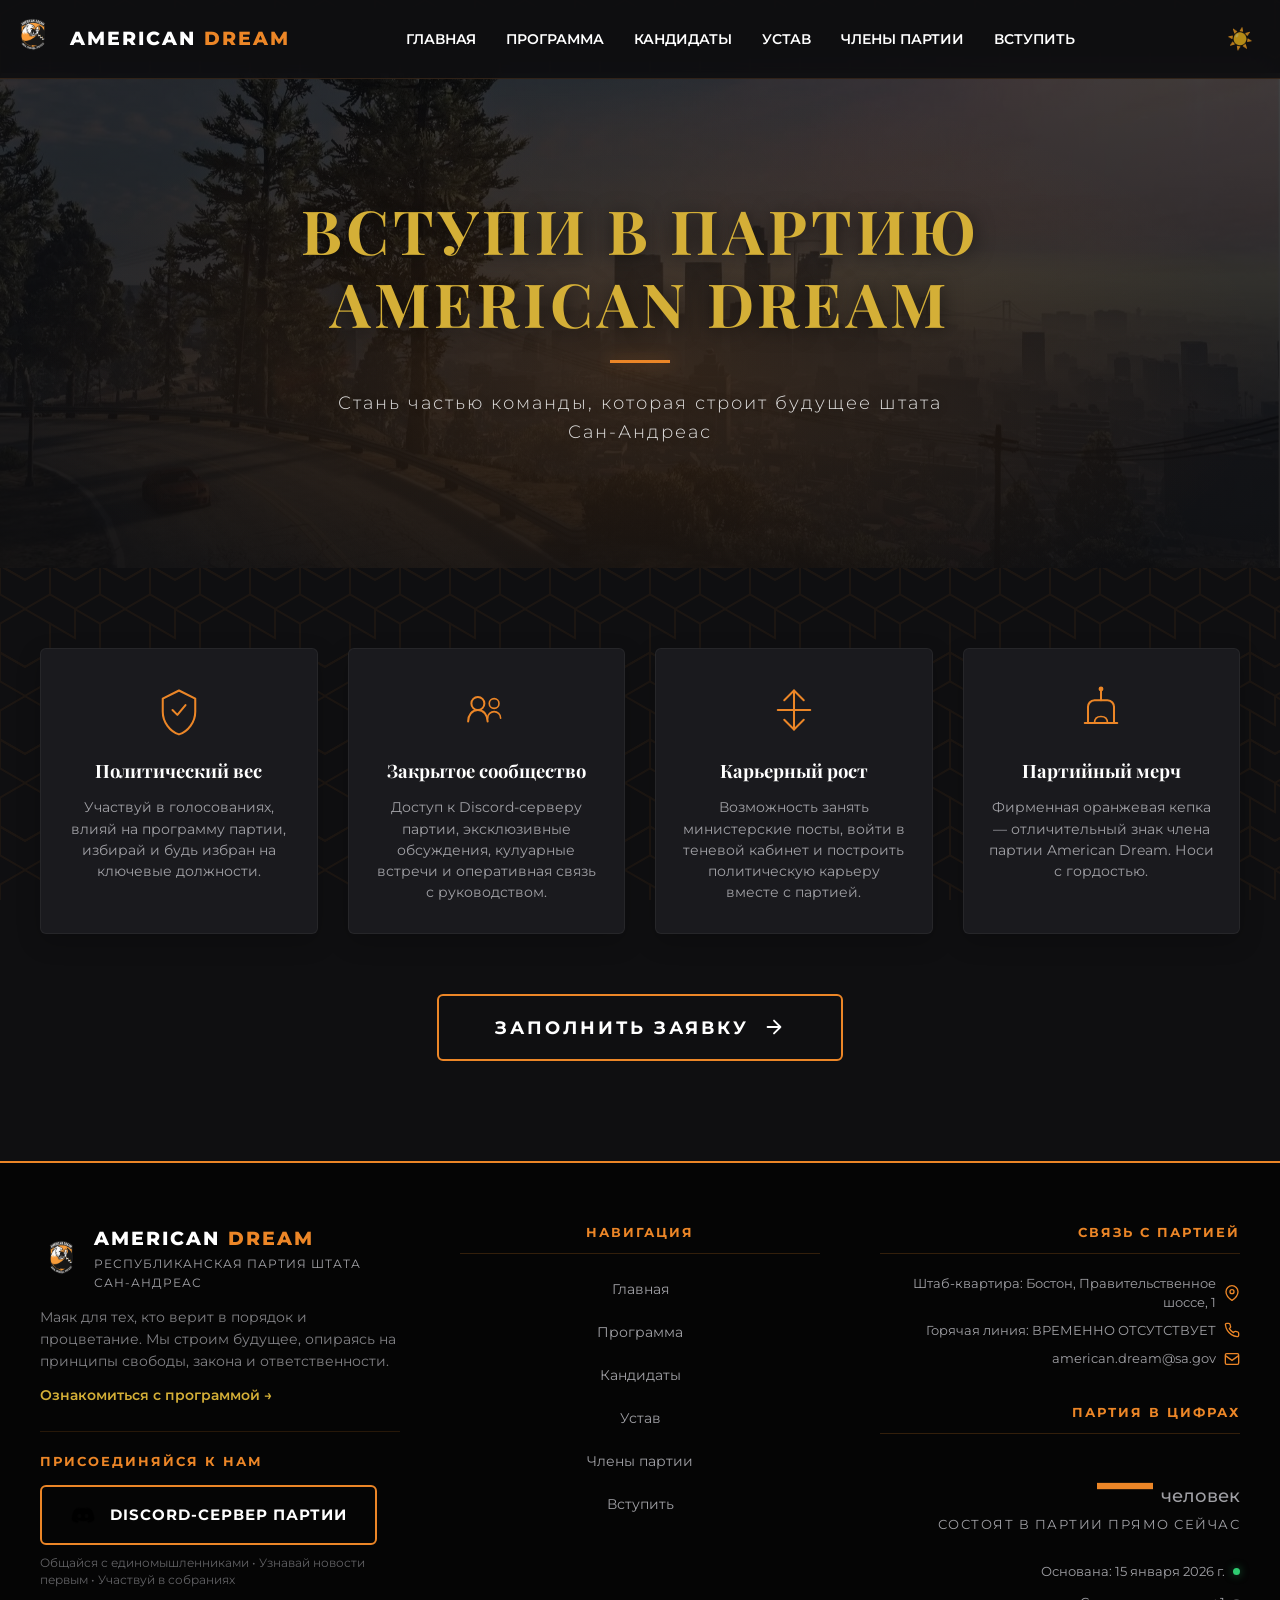
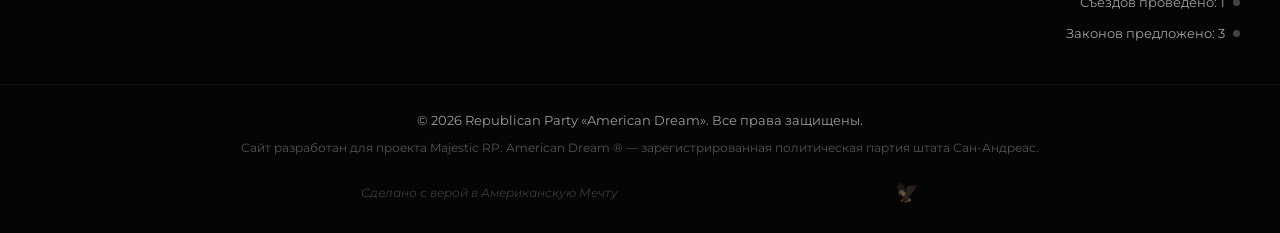
==== pages/apply/index.html @ 7155aebe "Add files via upload" ====
<!DOCTYPE html>
<html lang="ru">
<head>
    <meta charset="UTF-8">
    <meta name="viewport" content="width=device-width, initial-scale=1.0">
    <meta name="description" content="Вступи в партию American Dream — стань частью команды, которая строит будущее Сан-Андреаса.">
    <meta name="keywords" content="вступить, American Dream, заявка, партия, Сан-Андреас">
    <meta name="author" content="American Dream Party">
    <meta name="theme-color" content="#ec8627">
    
    <meta property="og:title" content="Вступить в партию | American Dream">
    <meta property="og:description" content="Стань частью команды, которая строит будущее Сан-Андреаса.">
    <meta property="og:type" content="website">
    <meta property="og:url" content="https://american-dream.com/pages/apply/">
    <meta property="og:image" content="../../assets/images/logo.png">
    
    <title>Вступить | American Dream</title>
    <link rel="stylesheet" href="../../global-style.css">
    <link rel="stylesheet" href="apply-style.css">
    <link href="https://fonts.googleapis.com/css2?family=Montserrat:wght@300;400;500;600;700;800&family=Playfair+Display:ital,wght@0,700;1,400;1,700&display=swap&subset=cyrillic" rel="stylesheet">
    <link rel="icon" type="image/png" href="../../assets/icons/favicon.png">
    <link rel="apple-touch-icon" href="../../assets/icons/favicon.png">
</head>
<body class="dark-mode">

    <div id="header-placeholder"></div>

    <main>
        <!-- HERO -->
        <section class="apply-hero">
            <div class="apply-hero-bg"></div>
            <div class="apply-hero-overlay"></div>
            <div class="apply-hero-content fade-in-section">
                <h1 class="apply-hero-title">Вступи в партию<br>American Dream</h1>
                <div class="apply-hero-line"></div>
                <p class="apply-hero-subtitle">Стань частью команды, которая строит будущее штата Сан-Андреас</p>
            </div>
        </section>

        <!-- ПРЕИМУЩЕСТВА -->
        <section class="apply-benefits-section">
            <div class="apply-benefits-grid">
                <div class="apply-benefit-card fade-in-section">
                    <div class="apply-benefit-icon">
                        <svg viewBox="0 0 64 64" fill="none" xmlns="http://www.w3.org/2000/svg">
                            <path d="M32 8L12 18V34C12 46.8 20.8 58.4 32 62C43.2 58.4 52 46.8 52 34V18L32 8Z" stroke="currentColor" stroke-width="2.5" stroke-linejoin="round"/>
                            <path d="M24 32L30 38L40 26" stroke="currentColor" stroke-width="2.5" stroke-linecap="round" stroke-linejoin="round"/>
                        </svg>
                    </div>
                    <h3 class="apply-benefit-title">Политический вес</h3>
                    <p class="apply-benefit-text">Участвуй в голосованиях, влияй на программу партии, избирай и будь избран на ключевые должности.</p>
                </div>

                <div class="apply-benefit-card fade-in-section">
                    <div class="apply-benefit-icon">
                        <svg viewBox="0 0 64 64" fill="none" xmlns="http://www.w3.org/2000/svg">
                            <circle cx="22" cy="24" r="8" stroke="currentColor" stroke-width="2.5"/>
                            <path d="M10 46C10 38.4 14.8 32 22 32C29.2 32 34 38.4 34 46" stroke="currentColor" stroke-width="2.5" stroke-linecap="round"/>
                            <circle cx="42" cy="24" r="6" stroke="currentColor" stroke-width="2"/>
                            <path d="M34 42C34 37 38 34 42 34C46 34 50 37 50 42" stroke="currentColor" stroke-width="2" stroke-linecap="round"/>
                        </svg>
                    </div>
                    <h3 class="apply-benefit-title">Закрытое сообщество</h3>
                    <p class="apply-benefit-text">Доступ к Discord-серверу партии, эксклюзивные обсуждения, кулуарные встречи и оперативная связь с руководством.</p>
                </div>

                <div class="apply-benefit-card fade-in-section">
                    <div class="apply-benefit-icon">
                        <svg viewBox="0 0 64 64" fill="none" xmlns="http://www.w3.org/2000/svg">
                            <path d="M32 8V56" stroke="currentColor" stroke-width="2.5" stroke-linecap="round"/>
                            <path d="M20 20L32 8L44 20" stroke="currentColor" stroke-width="2.5" stroke-linecap="round" stroke-linejoin="round"/>
                            <path d="M20 44L32 56L44 44" stroke="currentColor" stroke-width="2.5" stroke-linecap="round" stroke-linejoin="round"/>
                            <path d="M12 32H52" stroke="currentColor" stroke-width="2.5" stroke-linecap="round"/>
                        </svg>
                    </div>
                    <h3 class="apply-benefit-title">Карьерный рост</h3>
                    <p class="apply-benefit-text">Возможность занять министерские посты, войти в теневой кабинет и построить политическую карьеру вместе с партией.</p>
                </div>

                <div class="apply-benefit-card fade-in-section">
                    <div class="apply-benefit-icon">
                        <svg viewBox="0 0 64 64" fill="none" xmlns="http://www.w3.org/2000/svg">
                            <path d="M16 48V28C16 24.8 18.8 20 24 20H40C45.2 20 48 24.8 48 28V48" stroke="currentColor" stroke-width="2.5" stroke-linecap="round"/>
                            <path d="M12 48H52" stroke="currentColor" stroke-width="2.5" stroke-linecap="round"/>
                            <path d="M32 20V8" stroke="currentColor" stroke-width="2.5" stroke-linecap="round"/>
                            <circle cx="32" cy="6" r="3" fill="currentColor"/>
                            <path d="M24 48C24 44 26 40 32 40C38 40 40 44 40 48" stroke="currentColor" stroke-width="2" stroke-linecap="round"/>
                        </svg>
                    </div>
                    <h3 class="apply-benefit-title">Партийный мерч</h3>
                    <p class="apply-benefit-text">Фирменная оранжевая кепка — отличительный знак члена партии American Dream. Носи с гордостью.</p>
                </div>
            </div>
        </section>

        <!-- КНОПКА ЗАЯВКИ -->
        <section class="apply-cta-section fade-in-section">
            <button class="apply-cta-btn" id="open-modal-btn">
                <span>Заполнить заявку</span>
                <svg viewBox="0 0 24 24" fill="none"><path d="M5 12h14M12 5l7 7-7 7" stroke="currentColor" stroke-width="2" stroke-linecap="round" stroke-linejoin="round"/></svg>
            </button>
        </section>
    </main>

    <!-- МОДАЛЬНОЕ ОКНО -->
    <div class="modal-overlay" id="modal-overlay">
        <div class="modal-container" id="modal-container">
            <div class="modal-header">
                <h2 class="modal-title">Заявка на вступление</h2>
                <button class="modal-close" id="modal-close" aria-label="Закрыть">✕</button>
            </div>
            
            <div class="modal-body">
                <form id="apply-form" novalidate>
                    <!-- Имя Фамилия -->
                    <div class="form-group">
                        <label class="form-label" for="full-name">Имя Фамилия <span class="required">*</span></label>
                        <input type="text" id="full-name" class="form-input" placeholder="James Mitchell" required>
                        <span class="form-error"></span>
                    </div>

                    <!-- Два возраста рядом -->
                    <div class="form-row">
                        <div class="form-group form-group-half">
                            <label class="form-label" for="ooc-age">OOC возраст <span class="required">*</span></label>
                            <input type="number" id="ooc-age" class="form-input" placeholder="18" min="14" max="99" required>
                            <span class="form-error"></span>
                        </div>
                        <div class="form-group form-group-half">
                            <label class="form-label" for="ic-age">IC возраст <span class="required">*</span></label>
                            <input type="number" id="ic-age" class="form-input" placeholder="25" min="18" max="99" required>
                            <span class="form-error"></span>
                        </div>
                    </div>

                    <!-- ID-карта -->
                    <div class="form-group">
                        <label class="form-label" for="id-card">Номер ID-карты <span class="required">*</span></label>
                        <input type="text" id="id-card" class="form-input" placeholder="267130" required>
                        <span class="form-error"></span>
                    </div>

                    <!-- Discord -->
                    <div class="form-group">
                        <label class="form-label" for="discord">Discord (username) <span class="required">*</span></label>
                        <input type="text" id="discord" class="form-input" placeholder="username#0000" required>
                        <span class="form-error"></span>
                    </div>

                    <!-- Ссылка на фото ID-карты -->
                    <div class="form-group">
                        <label class="form-label" for="id-photo">Ссылка на фото ID-карты <span class="required">*</span></label>
                        <input type="url" id="id-photo" class="form-input" placeholder="https://imgur.com/..." required>
                        <span class="form-error"></span>
                    </div>

                    <!-- Ссылка на дополнительное фото -->
                    <div class="form-group">
                        <label class="form-label" for="extra-photo">Ссылка на дополнительное фото</label>
                        <input type="url" id="extra-photo" class="form-input" placeholder="https://imgur.com/...">
                    </div>

                    <!-- Почему хотите вступить -->
                    <div class="form-group">
                        <label class="form-label" for="why-join">Почему хотите вступить в партию? <span class="required">*</span></label>
                        <textarea id="why-join" class="form-textarea" rows="3" placeholder="Опишите вашу мотивацию..." required></textarea>
                        <span class="form-error"></span>
                    </div>

                    <!-- Чего хотите добиться -->
                    <div class="form-group">
                        <label class="form-label" for="goals">Чего хотите добиться в партии? <span class="required">*</span></label>
                        <textarea id="goals" class="form-textarea" rows="3" placeholder="Опишите ваши цели..." required></textarea>
                        <span class="form-error"></span>
                    </div>

                    <!-- Клятва -->
                    <div class="form-group">
                        <label class="form-label">Торжественная клятва члена партии</label>
                        <div class="form-oath" id="oath-text">
                            «Я, <strong class="oath-name">[Имя Фамилия]</strong>, вступая в партию American Dream, торжественно клянусь соблюдать Устав партии, действовать в интересах штата Сан-Андреас, хранить партийную тайну и не совершать действий, направленных против партии. Клянусь уважать руководство и членов партии, а в случае нарушения — принять наказание без ропота. Да поможет мне здравый смысл.»
                        </div>
                    </div>

                    <!-- Галочки -->
                    <div class="form-group">
                        <label class="checkbox-label">
                            <input type="checkbox" id="accept-charter" class="form-checkbox" required>
                            <span class="checkbox-custom"></span>
                            <span class="checkbox-text">Я прочитал и принимаю <a href="../charter/index.html" target="_blank" class="oath-link">Устав партии American Dream</a></span>
                        </label>
                    </div>

                    <div class="form-group">
                        <label class="checkbox-label">
                            <input type="checkbox" id="accept-data" class="form-checkbox" required>
                            <span class="checkbox-custom"></span>
                            <span class="checkbox-text">Я соглашаюсь на обработку предоставленных выше персональных данных</span>
                        </label>
                    </div>

                    <div class="form-group">
                        <label class="checkbox-label">
                            <input type="checkbox" id="accept-oath" class="form-checkbox" required>
                            <span class="checkbox-custom"></span>
                            <span class="checkbox-text">Я приношу торжественную клятву члена партии American Dream</span>
                        </label>
                    </div>

                    <!-- Кнопка отправки -->
                    <button type="submit" class="form-submit-btn" id="submit-btn">
                        <span>Отправить заявку</span>
                    </button>
                </form>

                <!-- Сообщение об успехе -->
                <div class="form-success" id="form-success" style="display:none;">
                    <div class="success-icon">
                        <svg viewBox="0 0 64 64" fill="none"><circle cx="32" cy="32" r="28" stroke="currentColor" stroke-width="3"/><path d="M20 32L28 40L44 24" stroke="currentColor" stroke-width="3" stroke-linecap="round" stroke-linejoin="round"/></svg>
                    </div>
                    <h3 class="success-title">Заявка отправлена!</h3>
                    <p class="success-text">Ваша заявка будет рассмотрена в течение 72 часов. Ожидайте ответа в Discord.</p>
                    <button class="form-submit-btn" id="close-success-btn">Закрыть</button>
                </div>
            </div>
        </div>
    </div>

    <div id="footer-placeholder"></div>

    <script src="../../global-script.js"></script>
    <script src="apply-script.js"></script>
</body>
</html>
---- global-style.css ----
﻿:root {
    --bg-dark: #0f0f11;
    --card-bg: #1a1a1e;
    --copper: #ec8627;
    --gold: #d4af37;
    --text-gray: #a0a0a5;
    --white: #ffffff;
    --shadow: 0 10px 40px rgba(0, 0, 0, 0.6);
    --card-border: rgba(255,255,255,0.05);
    --card-hover-border: var(--gold);
    --expanded-bg: #22222a;
    --bio-border: rgba(255,255,255,0.1);
    --header-bg: rgba(15, 15, 17, 0.9);
    --header-border: rgba(184, 115, 51, 0.2);
    --hero-overlay-bg: radial-gradient(circle, rgba(0,0,0,0.2) 0%, rgba(15,15,17,1) 90%);
    --leaders-section-bg: #0a0a0c;
    --footer-bg: #050505;
    --footer-border: var(--copper);
}

/* СВЕТЛАЯ ТЕМА */
body.light-mode {
    --bg-dark: #f8f8fa;
    --card-bg: #fafbfc;
    --text-gray: #555555;
    --white: #1a1a1a;
    --card-border: rgba(236, 134, 39, 0.12);
    --card-hover-border: var(--copper);
    --expanded-bg: #ffffff;
    --bio-border: rgba(236, 134, 39, 0.15);
    --header-bg: rgba(248, 248, 250, 0.95);
    --header-border: rgba(236, 134, 39, 0.15);
    --hero-overlay-bg: radial-gradient(circle, rgba(255,255,255,0.05) 0%, rgba(248,248,250,0.7) 90%);
    --leaders-section-bg: #f8f8fa;
    --footer-bg: #f2f2f5;
    --footer-border: rgba(236, 134, 39, 0.15);
    --shadow: 0 5px 20px rgba(0,0,0,0.05);
}

body.light-mode .main-header {
    background: var(--header-bg);
    border-bottom: 1px solid var(--header-border);
}

body.light-mode .nav-list a {
    color: #555;
}
body.light-mode .nav-list a.active {
    color: var(--copper);
}

body.light-mode .hero-overlay {
    background: var(--hero-overlay-bg);
}

body.light-mode .manifesto-card {
    background: #fafbfc;
    border: 1px solid rgba(236, 134, 39, 0.12);
    box-shadow: 0 5px 20px rgba(0,0,0,0.05);
}

body.light-mode .leader-card {
    background: var(--card-bg);
    border: 1px solid var(--card-border);
    box-shadow: var(--shadow);
}

body.light-mode .leader-card.expanded {
    background: var(--expanded-bg);
    border-color: var(--copper);
}

body.light-mode .leader-bio {
    border-top-color: var(--bio-border);
}

body.light-mode .main-footer {
    background: var(--footer-bg);
    border-top: 1px solid var(--footer-border);
}

body.light-mode .leaders-section {
    background: var(--leaders-section-bg);
}

body.light-mode .hero-cta {
    border-color: var(--copper);
    color: var(--white);
}

body.light-mode .hero-cta:hover {
    background: var(--copper);
    color: #fff;
}

body.light-mode .manifesto-card:hover {
    box-shadow: 0 15px 45px rgba(0,0,0,0.12);
    border-color: var(--copper);
}

* { margin: 0; padding: 0; box-sizing: border-box; }

/* Глобальный фоновый паттерн из шестигранников */
body::before {
    content: '';
    position: fixed;
    inset: 0;
    z-index: 0;
    pointer-events: none;
    opacity: 0.06;
    background-image: 
        url("data:image/svg+xml,%3Csvg xmlns='http://www.w3.org/2000/svg' width='60' height='52' viewBox='0 0 60 52'%3E%3Cpath d='M15 0L0 8.66V26L15 34.64L30 26V8.66L15 0Z' fill='none' stroke='%23ec8627' stroke-width='1.2'/%3E%3Cpath d='M45 17.32L30 8.66V26L45 34.64L60 26V8.66L45 0V17.32Z' fill='none' stroke='%23ec8627' stroke-width='1.2'/%3E%3Cpath d='M15 34.64L30 26V43.32L15 52L0 43.32V26L15 34.64Z' fill='none' stroke='%23ec8627' stroke-width='1.2'/%3E%3Cpath d='M45 34.64L60 26V43.32L45 52L30 43.32V26L45 34.64Z' fill='none' stroke='%23ec8627' stroke-width='1.2'/%3E%3C/svg%3E");
    background-repeat: repeat;
    background-size: 100px 87px;
    transition: opacity 0.5s ease;
    animation: hexDrift 60s linear infinite;
}

@keyframes hexDrift {
    0% { background-position: 0 0; }
    100% { background-position: 100px 87px; }
}

body.light-mode::before {
    opacity: 0.1;
}

body {
    font-family: 'Montserrat', sans-serif;
    background-color: var(--bg-dark);
    color: var(--white);
    line-height: 1.6;
    transition: background-color 0.5s ease, color 0.5s ease;
    overflow-x: hidden;
}

/* Анимации появления при скролле */
.fade-in-section {
    opacity: 0;
    transform: translateY(30px);
    transition: opacity 0.9s cubic-bezier(0.16, 1, 0.3, 1), transform 0.9s cubic-bezier(0.16, 1, 0.3, 1);
}
.fade-in-section.is-visible {
    opacity: 1;
    transform: translateY(0);
}

/* ШАПКА */
.main-header {
    position: fixed; top: 0; width: 100%; z-index: 1000;
    background: var(--header-bg); backdrop-filter: blur(15px);
    border-bottom: 1px solid var(--header-border);
    transition: background-color 0.5s ease, border-color 0.5s ease;
}
.header-container {
    max-width: 1400px; margin: 0 auto; padding: 15px 30px;
    display: flex; justify-content: space-between; align-items: center; gap: 30px;
    position: relative;
}
.header-left { 
    display: flex; align-items: center; gap: 15px; 
    margin-left: -20px;
    flex-shrink: 0;
}
.mini-logo { height: 40px; }
.brand-name { font-weight: 800; letter-spacing: 2px; font-size: 1.2rem; white-space: nowrap; }
.brand-name span { color: var(--copper); }

.nav-list { 
    display: flex; list-style: none; gap: 30px; 
    flex: 1; justify-content: flex-end; 
    margin-right: 30px;
}
.nav-list a {
    text-decoration: none; color: var(--white);
    font-size: 0.9rem; font-weight: 600; text-transform: uppercase;
    transition: color 0.3s ease;
    white-space: nowrap;
}
.nav-list a:hover { color: var(--gold); }
.nav-list a.active { color: var(--gold); font-weight: 800; }

/* КНОПКА «ТРИ ТОЧКИ» (мобильное меню) */
.nav-toggle {
    display: none;
    background: transparent;
    border: none;
    cursor: pointer;
    padding: 8px 6px;
    width: 36px;
    height: 36px;
    flex-direction: column;
    align-items: center;
    justify-content: center;
    gap: 4px;
    flex-shrink: 0;
    border-radius: 6px;
    transition: background-color 0.3s ease;
}
.nav-toggle:hover { background: rgba(236,134,39,0.12); }
.nav-toggle-dot {
    width: 5px;
    height: 5px;
    border-radius: 50%;
    background: var(--white);
    transition: background 0.3s ease, transform 0.3s ease;
}
.nav-toggle[aria-expanded="true"] .nav-toggle-dot { background: var(--copper); }

/* ПЕРЕКЛЮЧАТЕЛЬ ТЕМ */
.theme-switcher-wrapper {
    flex-shrink: 0;
    margin-right: -10px;
}
#theme-icon {
    font-size: 1.3rem; cursor: pointer;
    display: flex; align-items: center; justify-content: center;
    opacity: 0.7;
    background: transparent; border: none;
    padding: 5px;
    position: relative;
    width: 40px;
    height: 40px;
    overflow: hidden;
}
#theme-icon .icon-inner {
    display: inline-block;
    transition: transform 0.6s cubic-bezier(0.34, 1.56, 0.64, 1), opacity 0.4s ease;
    transform-origin: center center;
}
#theme-icon:hover .icon-inner { opacity: 1; }
#theme-icon:hover { opacity: 1; }

/* HERO */
.hero-section {
    height: 100vh; width: 100%;
    background: url('./assets/images/lighthouse-bg.jpg') center/cover no-repeat;
    display: flex; align-items: center; justify-content: center; position: relative;
    overflow: hidden;
}
.hero-overlay {
    position: absolute; top: 0; left: 0; width: 100%; height: 100%;
    background: var(--hero-overlay-bg);
}
.hero-fade-bottom {
    position: absolute;
    bottom: 0; left: 0;
    width: 100%; height: 250px;
    background: linear-gradient(to bottom, transparent 0%, var(--bg-dark) 100%);
    z-index: 1;
    pointer-events: none;
    transition: background 0.5s ease;
}
.hero-content { 
    position: relative; z-index: 2; text-align: center; 
    margin-top: 55px;
}
.hero-logo { 
    width: 450px; 
    margin-bottom: 15px; 
    filter: drop-shadow(0 0 30px rgba(236,134,39,0.4)); 
}
.hero-title { 
    font-family: 'Playfair Display', serif; 
    font-size: 1.8rem; 
    letter-spacing: 5px; 
    font-weight: 400;
    opacity: 0.85;
    margin-bottom: 5px;
}
.hero-title-main {
    font-family: 'Playfair Display', serif;
    font-size: 4rem;
    letter-spacing: 6px;
    font-weight: 700;
    color: var(--copper);
    text-shadow: 0 0 40px rgba(236,134,39,0.3);
}
.hero-line { width: 80px; height: 3px; background: var(--gold); margin: 25px auto; }
.hero-subtitle { font-weight: 300; letter-spacing: 10px; opacity: 0.8; margin-bottom: 40px; }

/* КНОПКА ВСТУПИТЬ В HERO */
.hero-cta {
    display: inline-block;
    padding: 16px 48px;
    border: 2px solid var(--gold);
    color: var(--white);
    text-decoration: none;
    text-transform: uppercase;
    letter-spacing: 3px;
    font-weight: 700;
    font-size: 0.95rem;
    border-radius: 3px;
    transition: all 0.4s cubic-bezier(0.16, 1, 0.3, 1);
    position: relative;
    overflow: hidden;
    background: transparent;
    cursor: pointer;
}
.hero-cta::before {
    content: '';
    position: absolute;
    top: 0; left: -100%;
    width: 100%; height: 100%;
    background: linear-gradient(90deg, transparent, rgba(236,134,39,0.2), transparent);
    transition: left 0.6s ease;
}
.hero-cta:hover {
    background: var(--copper);
    border-color: var(--copper);
    transform: translateY(-3px);
    box-shadow: 0 15px 35px rgba(236,134,39,0.3);
}
.hero-cta:hover::before { left: 100%; }

/* ПАРАЛЛАКС СЕТКА */
.hero-bg-pattern {
    position: absolute; top: 0; left: 0; width: 100%; height: 100%;
    z-index: 0; pointer-events: none; opacity: 0.04;
    background-image: 
        linear-gradient(rgba(236,134,39,0.5) 1px, transparent 1px),
        linear-gradient(90deg, rgba(236,134,39,0.5) 1px, transparent 1px);
    background-size: 60px 60px;
    animation: gridShift 20s linear infinite;
}
@keyframes gridShift {
    0% { transform: translate(0, 0); }
    100% { transform: translate(60px, 60px); }
}

/* ЧАСТИЦЫ */
.hero-particles {
    position: absolute; top: 0; left: 0; width: 100%; height: 100%;
    z-index: 0; pointer-events: none;
}

/* МАНИФЕСТ */
.manifesto-section { padding: 100px 20px; }
.manifesto-card {
    max-width: 1100px; margin: 0 auto; background: var(--card-bg);
    padding: 60px; border-radius: 5px; border: 1px solid rgba(184, 115, 51, 0.3);
    box-shadow: var(--shadow);
    transition: all 0.5s cubic-bezier(0.16, 1, 0.3, 1);
    cursor: default;
}
.manifesto-card:hover {
    transform: translateY(-5px);
    box-shadow: 0 20px 50px rgba(0,0,0,0.7);
    border-color: var(--copper);
}
.section-heading {
    font-family: 'Playfair Display', serif; font-size: 2.5rem; margin-bottom: 10px;
    text-transform: uppercase; color: var(--gold);
}
.heading-line { width: 50px; height: 2px; background: var(--copper); margin-bottom: 40px; }
.manifesto-grid { display: grid; grid-template-columns: 1fr 1.5fr; gap: 50px; align-items: center; }
.manifesto-quote { font-style: italic; font-size: 1.5rem; color: var(--copper); border-left: 3px solid var(--gold); padding-left: 30px; }
.manifesto-text p { margin-bottom: 15px; }
.manifesto-text p:last-child { margin-bottom: 0; }

/* ЛИДЕРЫ */
.leaders-section { 
    padding: 100px 0; text-align: center; 
    background: var(--leaders-section-bg); 
    transition: background-color 0.5s ease; 
}
.leaders-wrapper { 
    position: relative; width: 1100px; height: 900px; margin: 0 auto; 
    transition: height 0.8s cubic-bezier(0.16, 1, 0.3, 1);
}
.leader-card {
    position: absolute; width: 280px; background: var(--card-bg);
    border: 1px solid var(--card-border); border-radius: 8px;
    padding: 35px 20px; cursor: pointer;
    transition: all 0.8s cubic-bezier(0.16, 1, 0.3, 1);
    display: flex; flex-direction: column; align-items: center;
    box-shadow: 0 15px 35px rgba(0,0,0,0.4);
}
.leader-card:hover:not(.expanded) { border-color: var(--card-hover-border); transform: translateY(-10px); }
.leader-card.expanded { z-index: 100; border-color: var(--gold); background: var(--expanded-bg); }
.leader-avatar {
    width: 150px; height: 150px; border-radius: 50%;
    border: 3px solid var(--copper); margin-bottom: 25px; object-fit: cover;
}
.leader-name { font-size: 1.5rem; font-weight: 800; margin-bottom: 5px; }
.leader-role { color: var(--gold); font-size: 0.8rem; font-weight: 700; text-transform: uppercase; letter-spacing: 2px; }
.leader-bio { 
    max-height: 0; opacity: 0; overflow: hidden; 
    transition: max-height 0.6s ease, opacity 0.6s ease, margin-top 0.6s ease, padding-top 0.6s ease; 
    text-align: left; font-size: 0.95rem; line-height: 1.6; 
    border-top: 1px solid transparent;
}
.leader-card.expanded .leader-bio { 
    max-height: 500px; opacity: 1; margin-top: 30px; padding-top: 20px; 
    border-top-color: var(--bio-border); 
}

/* ИНДИКАТОР ЗАГРУЗКИ */
.loading-indicator {
    animation: pulse 1.5s ease-in-out infinite;
    color: var(--gold); font-size: 1.2rem; padding: 40px; grid-column: 1/-1; text-align: center;
}
@keyframes pulse {
    0%, 100% { opacity: 0.5; }
    50% { opacity: 1; }
}

/* ========== ПОДВАЛ ========== */
.main-footer {
    background: var(--footer-bg);
    border-top: 2px solid var(--footer-border);
    transition: background-color 0.5s ease, border-color 0.5s ease;
    width: 100%;
}

.footer-top {
    padding: 60px 40px 40px;
    width: 100%;
}

.footer-container {
    max-width: 1400px;
    width: 100%;
    margin: 0 auto;
    display: grid;
    grid-template-columns: 1fr 1fr 1fr;
    gap: 60px;
}

/* Колонки */
.footer-column {
    display: flex;
    flex-direction: column;
}

.footer-about {
    align-items: flex-start;
    text-align: left;
}

.footer-nav {
    align-items: center;
    text-align: center;
}

.footer-nav .footer-nav-list {
    align-items: center;
}

.footer-nav .footer-heading {
    text-align: center;
    width: 100%;
}

.footer-stats-column {
    align-items: flex-end;
    text-align: right;
}

.footer-stats-column .footer-heading {
    text-align: right;
    width: 100%;
}

.footer-stats-column .footer-stat-row {
    justify-content: flex-end;
}

.footer-stats-column .footer-stat-main {
    justify-content: flex-end;
}

.footer-heading {
    font-family: 'Montserrat', sans-serif;
    font-size: 0.8rem;
    font-weight: 700;
    text-transform: uppercase;
    letter-spacing: 2px;
    color: var(--copper);
    margin-bottom: 20px;
    padding-bottom: 10px;
    border-bottom: 1px solid rgba(236,134,39,0.2);
}

/* Колонка 1: О партии */
.footer-logo-text {
    display: flex;
    align-items: center;
    gap: 12px;
    margin-bottom: 15px;
}

.footer-mini-logo {
    width: 42px;
    height: 42px;
    flex-shrink: 0;
}

.footer-brand {
    font-family: 'Montserrat', sans-serif;
    font-size: 1.2rem;
    font-weight: 800;
    letter-spacing: 2px;
    color: var(--white);
    margin: 0;
}

.footer-brand span {
    color: var(--copper);
}

.footer-tagline {
    font-size: 0.72rem;
    color: var(--text-gray);
    letter-spacing: 1px;
    text-transform: uppercase;
    margin-top: 2px;
}

.footer-description {
    font-size: 0.85rem;
    color: var(--text-gray);
    line-height: 1.6;
    margin-bottom: 12px;
    opacity: 0.8;
    max-width: 380px;
}

.footer-motto-link {
    color: var(--gold);
    font-size: 0.85rem;
    text-decoration: none;
    font-weight: 600;
    transition: color 0.3s ease;
}

.footer-motto-link:hover {
    color: var(--copper);
}

/* Discord-блок */
.footer-discord-block {
    margin-top: 25px;
    padding-top: 20px;
    border-top: 1px solid rgba(236,134,39,0.15);
}

.footer-discord-label {
    font-family: 'Montserrat', sans-serif;
    font-size: 0.8rem;
    font-weight: 700;
    text-transform: uppercase;
    letter-spacing: 2px;
    color: var(--copper);
    margin-bottom: 12px;
}

.footer-discord-btn {
    display: inline-flex;
    align-items: center;
    gap: 14px;
    padding: 15px 28px;
    background: transparent;
    border: 2px solid var(--copper);
    border-radius: 6px;
    color: var(--white);
    text-decoration: none;
    font-family: 'Montserrat', sans-serif;
    font-size: 0.95rem;
    font-weight: 700;
    letter-spacing: 1px;
    text-transform: uppercase;
    transition: all 0.3s cubic-bezier(0.16, 1, 0.3, 1);
    position: relative;
    overflow: hidden;
}

.footer-discord-btn::before {
    content: '';
    position: absolute;
    inset: 0;
    background: var(--copper);
    opacity: 0;
    transition: opacity 0.3s ease;
    z-index: 0;
}

.footer-discord-btn:hover {
    border-color: var(--copper);
    transform: translateY(-3px);
    box-shadow: 0 10px 30px rgba(236,134,39,0.3);
}

.footer-discord-btn:hover::before {
    opacity: 1;
}

.footer-discord-btn span,
.footer-discord-btn img {
    position: relative;
    z-index: 1;
}

.footer-discord-btn:hover span {
    color: #fff;
}

.footer-discord-icon {
    width: 26px;
    height: 26px;
    flex-shrink: 0;
}

.footer-discord-hint {
    font-size: 0.72rem;
    color: var(--text-gray);
    margin-top: 10px;
    opacity: 0.6;
    line-height: 1.5;
}

/* Колонка 2: Навигация */
.footer-nav-list {
    list-style: none;
    padding: 0;
    display: flex;
    flex-direction: column;
    gap: 12px;
}

.footer-nav-list a {
    color: var(--text-gray);
    text-decoration: none;
    font-size: 0.9rem;
    transition: all 0.3s ease;
    display: inline-block;
    position: relative;
    padding: 4px 0;
}

.footer-nav-list a::after {
    content: '';
    position: absolute;
    bottom: 0;
    left: 50%;
    transform: translateX(-50%);
    width: 0;
    height: 1px;
    background: var(--copper);
    transition: width 0.3s ease;
}

.footer-nav-list a:hover {
    color: var(--white);
}

.footer-nav-list a:hover::after {
    width: 100%;
}

/* Колонка 3: Контакты + Статистика */
.footer-contact-list {
    list-style: none;
    padding: 0;
    display: flex;
    flex-direction: column;
    gap: 10px;
    margin-bottom: 10px;
}

.footer-contact-list li {
    display: flex;
    align-items: center;
    justify-content: flex-end;
    gap: 8px;
    font-size: 0.82rem;
    color: var(--text-gray);
    line-height: 1.4;
}

.footer-contact-list li span {
    text-align: right;
}

.footer-icon {
    width: 16px;
    height: 16px;
    flex-shrink: 0;
    color: var(--copper);
}

.footer-socials {
    display: flex;
    align-items: center;
    justify-content: flex-end;
    gap: 10px;
    margin-bottom: 5px;
}

.footer-social-link {
    width: 40px;
    height: 40px;
    display: flex;
    align-items: center;
    justify-content: center;
    border-radius: 50%;
    background: rgba(236,134,39,0.1);
    color: var(--copper);
    transition: all 0.3s ease;
}

.footer-social-link svg {
    width: 22px;
    height: 22px;
}

.footer-social-link:hover {
    background: var(--copper);
    color: #fff;
    transform: translateY(-3px);
}

.footer-social-hint {
    font-size: 0.7rem;
    color: var(--text-gray);
    opacity: 0.5;
    font-style: italic;
}

.footer-stat-block {
    margin-bottom: 25px;
}

.footer-stat-main {
    display: flex;
    align-items: baseline;
    justify-content: flex-end;
    gap: 8px;
    margin-bottom: 5px;
}

.footer-stat-number {
    font-size: 3.5rem;
    font-weight: 800;
    color: var(--copper);
    line-height: 1;
    transition: color 0.5s ease;
}

.footer-stat-suffix {
    font-size: 1.1rem;
    color: var(--text-gray);
    font-weight: 500;
}

.footer-stat-label {
    font-size: 0.8rem;
    color: var(--text-gray);
    text-transform: uppercase;
    letter-spacing: 1.5px;
    text-align: right;
}

.footer-stat-secondary {
    display: flex;
    flex-direction: column;
    gap: 10px;
}

.footer-stat-row {
    display: flex;
    align-items: center;
    justify-content: flex-end;
    gap: 8px;
    font-size: 0.82rem;
    color: var(--text-gray);
}

.footer-stat-dot {
    width: 7px;
    height: 7px;
    border-radius: 50%;
    background: var(--text-gray);
    opacity: 0.4;
    flex-shrink: 0;
    order: 1;
}

.footer-stat-dot.online {
    background: #2ecc71;
    opacity: 1;
    box-shadow: 0 0 8px rgba(46,204,113,0.5);
}

.footer-stat-row span:last-child {
    order: 0;
}

/* Нижняя полоса */
.footer-bottom {
    padding: 25px 40px;
    border-top: 1px solid rgba(255,255,255,0.05);
    text-align: center;
    width: 100%;
}

.footer-bottom .footer-container {
    display: flex;
    flex-direction: column;
    align-items: center;
    gap: 8px;
    max-width: 1400px;
    margin: 0 auto;
}

.footer-copyright {
    font-size: 0.82rem;
    color: var(--white);
    opacity: 0.6;
    margin: 0;
}

.footer-disclaimer {
    font-size: 0.72rem;
    color: var(--text-gray);
    margin: 0;
    opacity: 0.5;
}

/* Пасхалочка */
.footer-easter-egg {
    display: flex;
    align-items: center;
    justify-content: center;
    gap: 8px;
    flex-wrap: wrap;
    margin-top: 12px;
    cursor: default;
    opacity: 0.35;
    transition: opacity 0.6s ease;
}

.footer-easter-egg:hover {
    opacity: 1;
}

.easter-text {
    font-size: 0.78rem;
    color: var(--text-gray);
    font-style: italic;
    transition: color 0.6s ease;
}

.footer-easter-egg:hover .easter-text {
    color: var(--gold);
}

.easter-divider {
    color: var(--copper);
    font-size: 0.6rem;
    opacity: 0;
    transition: opacity 0.6s ease;
}

.footer-easter-egg:hover .easter-divider {
    opacity: 1;
}

.easter-motto {
    font-size: 0.78rem;
    color: var(--text-gray);
    font-weight: 600;
    letter-spacing: 1px;
    text-transform: uppercase;
    opacity: 0;
    transform: translateX(-10px);
    transition: all 0.6s cubic-bezier(0.16, 1, 0.3, 1);
}

.footer-easter-egg:hover .easter-motto {
    opacity: 1;
    transform: translateX(0);
    color: var(--white);
}

.footer-emoji {
    display: inline-block;
    font-size: 1.2rem;
    transition: all 0.6s cubic-bezier(0.16, 1, 0.3, 1);
    font-style: normal;
}

.footer-easter-egg:hover .footer-emoji {
    transform: rotate(20deg) scale(1.4);
    animation: eagleBounce 0.6s ease;
}

@keyframes eagleBounce {
    0%, 100% { transform: rotate(20deg) scale(1.4); }
    50% { transform: rotate(25deg) scale(1.6); }
}

/* АДАПТИВНОСТЬ */
@media (max-width: 1200px) {
    .leaders-wrapper { width: 100%; height: auto; min-height: 600px; padding: 20px; }
    .leader-card { width: 260px !important; left: auto !important; top: auto !important; position: relative !important; margin: 10px auto; }
    .nav-list { gap: 15px; margin-right: 15px; }
    .header-container { padding: 15px 20px; }
}

/* МОБИЛЬНОЕ МЕНЮ — ПЛАНШЕТЫ И ТЕЛЕФОНЫ */
@media (max-width: 1024px) {
    .nav-toggle { display: flex; }

    .header-container {
        padding: 12px 18px;
        gap: 12px;
        justify-content: flex-start;
    }
    .header-left {
        margin-left: 0;
        margin-right: auto;
    }

    .primary-nav {
        position: absolute;
        top: 100%;
        right: 12px;
        min-width: 220px;
        background: var(--header-bg);
        backdrop-filter: blur(15px);
        border: 1px solid var(--header-border);
        border-radius: 8px;
        box-shadow: 0 12px 30px rgba(0,0,0,0.35);
        padding: 10px 0;
        opacity: 0;
        visibility: hidden;
        transform: translateY(-8px);
        transition: opacity 0.25s ease, transform 0.25s ease, visibility 0.25s ease;
        z-index: 1001;
    }
    .primary-nav.is-open {
        opacity: 1;
        visibility: visible;
        transform: translateY(4px);
    }
    .nav-list {
        flex-direction: column;
        gap: 0;
        margin: 0;
        padding: 0;
        align-items: stretch;
    }
    .nav-list li { width: 100%; }
    .nav-list a {
        display: block;
        padding: 12px 22px;
        font-size: 0.85rem;
        white-space: nowrap;
    }
    .nav-list a:hover { background: rgba(236,134,39,0.08); }

    .theme-switcher-wrapper { margin-right: 0; }
}

@media (max-width: 1024px) {
    .footer-container {
        grid-template-columns: 1fr 1fr;
        gap: 40px;
    }
    
    .footer-stats-column {
        align-items: center;
        text-align: center;
    }
    
    .footer-stats-column .footer-heading {
        text-align: center;
    }
    
    .footer-stats-column .footer-stat-row,
    .footer-stats-column .footer-stat-main {
        justify-content: center;
    }
    
    .footer-stat-label {
        text-align: center;
    }
}

@media (max-width: 768px) {
    .leaders-wrapper { width: 100%; height: auto; padding: 20px; display: flex; flex-direction: column; gap: 20px; }
    .leader-card { position: relative !important; left: 0 !important; top: 0 !important; width: 100% !important; max-width: 400px; margin: 0 auto !important; }
    .leader-card.expanded { width: 100% !important; }
    
    .manifesto-grid { grid-template-columns: 1fr; gap: 30px; }
    .manifesto-card { padding: 40px 20px; }
    .section-heading { font-size: 1.8rem; }
    .hero-logo { width: 280px; }
    .hero-title { font-size: 1.3rem; letter-spacing: 2px; }
    .hero-title-main { font-size: 2.5rem; letter-spacing: 3px; }
    .hero-cta { padding: 14px 36px; font-size: 0.85rem; letter-spacing: 2px; }
    
    .footer-container {
        grid-template-columns: 1fr;
        gap: 35px;
    }
    
    .footer-about,
    .footer-nav,
    .footer-stats-column {
        align-items: center;
        text-align: center;
    }
    
    .footer-nav .footer-heading,
    .footer-stats-column .footer-heading {
        text-align: center;
    }
    
    .footer-stats-column .footer-stat-row,
    .footer-stats-column .footer-stat-main {
        justify-content: center;
    }
    
    .footer-stat-label { text-align: center; }
    .footer-description { text-align: center; }
    .footer-stat-number { font-size: 2.8rem; }
    .footer-top { padding: 40px 20px 25px; }
    .footer-bottom { padding: 20px 15px; }
}

@media (max-width: 480px) {
    .brand-name { font-size: 1rem; }
    .hero-logo { width: 220px; }
    .hero-title { font-size: 1rem; }
    .hero-title-main { font-size: 1.8rem; }
    .manifesto-quote { font-size: 1.2rem; }
}
---- pages/apply/apply-style.css ----
/* ========== HERO ========== */
.apply-hero {
    position: relative;
    min-height: 55vh;
    display: flex;
    align-items: center;
    justify-content: center;
    overflow: hidden;
    margin-top: 73px;
    background: var(--bg-dark);
}

.apply-hero-bg {
    position: absolute;
    inset: 0;
    background: 
        url('../../assets/images/join-bg.jpg') center/cover no-repeat;
    filter: saturate(0.6) brightness(0.4);
    z-index: 0;
    transition: filter 0.5s ease;
}

body.light-mode .apply-hero-bg {
    filter: saturate(0.5) brightness(0.85);
}

.apply-hero-overlay {
    position: absolute;
    inset: 0;
    background: 
        radial-gradient(ellipse at 50% 60%, rgba(236,134,39,0.15) 0%, transparent 70%),
        linear-gradient(to bottom, rgba(15,15,17,0.4) 0%, rgba(15,15,17,0.85) 100%);
    z-index: 1;
    transition: background 0.5s ease;
}

body.light-mode .apply-hero-overlay {
    background: 
        radial-gradient(ellipse at 50% 60%, rgba(236,134,39,0.06) 0%, transparent 70%),
        linear-gradient(to bottom, rgba(248,248,250,0.3) 0%, rgba(248,248,250,0.75) 100%);
}

.apply-hero-content {
    position: relative;
    z-index: 2;
    text-align: center;
    padding: 80px 20px;
}

.apply-hero-title {
    font-family: 'Playfair Display', serif;
    font-size: 3.8rem;
    font-weight: 700;
    letter-spacing: 4px;
    text-transform: uppercase;
    color: var(--gold);
    margin-bottom: 20px;
    line-height: 1.2;
    text-shadow: 0 2px 20px rgba(0,0,0,0.6);
}

.apply-hero-line {
    width: 60px;
    height: 3px;
    background: var(--copper);
    margin: 0 auto 25px;
    box-shadow: 0 0 15px rgba(236,134,39,0.4);
}

.apply-hero-subtitle {
    font-family: 'Montserrat', sans-serif;
    font-size: 1.15rem;
    font-weight: 300;
    letter-spacing: 2px;
    color: rgba(255,255,255,0.85);
    max-width: 620px;
    margin: 0 auto;
    text-shadow: 0 1px 8px rgba(0,0,0,0.4);
}

body.light-mode .apply-hero-title {
    color: #b8860b;
    text-shadow: 0 2px 15px rgba(0,0,0,0.15);
}

body.light-mode .apply-hero-subtitle {
    color: rgba(30,30,30,0.8);
    text-shadow: 0 1px 4px rgba(0,0,0,0.1);
}

/* ========== ПРЕИМУЩЕСТВА ========== */
.apply-benefits-section {
    padding: 80px 20px 60px;
    background: var(--bg-dark);
}

.apply-benefits-grid {
    max-width: 1200px;
    margin: 0 auto;
    display: grid;
    grid-template-columns: repeat(4, 1fr);
    gap: 30px;
}

.apply-benefit-card {
    background: var(--card-bg);
    border: 1px solid var(--card-border);
    border-radius: 6px;
    padding: 35px 25px 30px;
    text-align: center;
    transition: all 0.4s cubic-bezier(0.16, 1, 0.3, 1);
    box-shadow: 0 8px 25px rgba(0,0,0,0.2);
}

.apply-benefit-card:hover {
    transform: translateY(-6px);
    border-color: var(--gold);
    box-shadow: 0 18px 40px rgba(0,0,0,0.3);
}

.apply-benefit-icon {
    width: 52px;
    height: 52px;
    margin: 0 auto 20px;
    color: var(--copper);
    transition: color 0.3s ease;
}

.apply-benefit-card:hover .apply-benefit-icon {
    color: var(--gold);
}

.apply-benefit-icon svg {
    width: 100%;
    height: 100%;
}

.apply-benefit-title {
    font-family: 'Playfair Display', serif;
    font-size: 1.15rem;
    font-weight: 700;
    color: var(--white);
    margin-bottom: 12px;
}

.apply-benefit-text {
    font-size: 0.85rem;
    line-height: 1.55;
    color: var(--text-gray);
}

/* ========== КНОПКА ЗАЯВКИ ========== */
.apply-cta-section {
    padding: 0 20px 100px;
    background: var(--bg-dark);
    text-align: center;
}

.apply-cta-btn {
    display: inline-flex;
    align-items: center;
    gap: 14px;
    padding: 20px 56px;
    border: 2px solid var(--copper);
    border-radius: 6px;
    background: transparent;
    color: var(--white);
    cursor: pointer;
    font-family: 'Montserrat', sans-serif;
    font-size: 1.15rem;
    font-weight: 700;
    text-transform: uppercase;
    letter-spacing: 3px;
    transition: all 0.4s cubic-bezier(0.16, 1, 0.3, 1);
}

.apply-cta-btn svg {
    width: 22px;
    height: 22px;
    transition: transform 0.3s ease;
}

.apply-cta-btn:hover {
    background: var(--copper);
    border-color: var(--copper);
    box-shadow: 0 12px 35px rgba(236,134,39,0.3);
    transform: translateY(-3px);
}

.apply-cta-btn:hover svg {
    transform: translateX(4px);
}

/* ========== МОДАЛЬНОЕ ОКНО ========== */
.modal-overlay {
    position: fixed;
    inset: 0;
    z-index: 9999;
    background: rgba(0,0,0,0.75);
    backdrop-filter: blur(4px);
    display: flex;
    align-items: flex-start;
    justify-content: center;
    padding: 40px 20px;
    overflow-y: auto;
    opacity: 0;
    visibility: hidden;
    transition: opacity 0.35s cubic-bezier(0.16, 1, 0.3, 1), visibility 0.35s;
}

.modal-overlay.active {
    opacity: 1;
    visibility: visible;
}

.modal-container {
    background: var(--card-bg);
    border: 1px solid rgba(236,134,39,0.2);
    border-radius: 8px;
    width: 100%;
    max-width: 680px;
    margin: auto;
    box-shadow: 0 25px 60px rgba(0,0,0,0.5);
    transform: translateY(30px) scale(0.97);
    transition: transform 0.4s cubic-bezier(0.16, 1, 0.3, 1);
}

.modal-overlay.active .modal-container {
    transform: translateY(0) scale(1);
}

.modal-header {
    display: flex;
    justify-content: space-between;
    align-items: center;
    padding: 30px 35px 20px;
    border-bottom: 1px solid rgba(236,134,39,0.15);
}

.modal-title {
    font-family: 'Playfair Display', serif;
    font-size: 1.6rem;
    font-weight: 700;
    color: var(--gold);
    margin: 0;
}

.modal-close {
    width: 36px;
    height: 36px;
    border: 1px solid rgba(255,255,255,0.1);
    border-radius: 50%;
    background: none;
    color: var(--text-gray);
    font-size: 1rem;
    cursor: pointer;
    display: flex;
    align-items: center;
    justify-content: center;
    transition: all 0.3s ease;
}

.modal-close:hover {
    color: var(--white);
    border-color: var(--copper);
    background: rgba(236,134,39,0.1);
}

.modal-body {
    padding: 30px 35px 40px;
}

/* ========== ФОРМА ========== */
.form-group {
    margin-bottom: 22px;
}

.form-row {
    display: flex;
    gap: 20px;
}

.form-group-half {
    flex: 1;
    min-width: 0;
}

.form-label {
    display: block;
    font-family: 'Montserrat', sans-serif;
    font-size: 0.8rem;
    font-weight: 700;
    text-transform: uppercase;
    letter-spacing: 1.5px;
    color: var(--text-gray);
    margin-bottom: 8px;
}

.required {
    color: var(--copper);
}

.form-input,
.form-textarea {
    width: 100%;
    padding: 14px 16px;
    border: 1px solid rgba(255,255,255,0.1);
    border-radius: 4px;
    background: rgba(0,0,0,0.2);
    color: var(--white);
    font-family: 'Montserrat', sans-serif;
    font-size: 0.9rem;
    outline: none;
    transition: border-color 0.3s ease, box-shadow 0.3s ease;
}

.form-input:focus,
.form-textarea:focus {
    border-color: var(--copper);
    box-shadow: 0 0 0 3px rgba(236,134,39,0.08);
}

.form-input.error,
.form-textarea.error {
    border-color: #dc3545;
    box-shadow: 0 0 0 3px rgba(220,53,69,0.08);
}

.form-textarea {
    resize: vertical;
    min-height: 80px;
}

.form-error {
    display: none;
    font-size: 0.75rem;
    color: #dc3545;
    margin-top: 5px;
}

.form-error.visible {
    display: block;
}

/* Клятва */
.form-oath {
    padding: 18px 22px;
    background: rgba(236,134,39,0.05);
    border: 1px solid rgba(236,134,39,0.15);
    border-radius: 4px;
    font-family: 'Playfair Display', serif;
    font-size: 0.9rem;
    font-style: italic;
    line-height: 1.7;
    color: var(--text-gray);
}

.oath-name {
    color: var(--copper);
    font-style: normal;
    transition: color 0.3s ease;
}

.oath-link {
    color: var(--gold);
    text-decoration: underline;
    transition: color 0.3s ease;
}

.oath-link:hover {
    color: var(--copper);
}

/* Чекбоксы */
.checkbox-label {
    display: flex;
    align-items: flex-start;
    gap: 12px;
    cursor: pointer;
    user-select: none;
}

.form-checkbox {
    position: absolute;
    opacity: 0;
    width: 0;
    height: 0;
}

.checkbox-custom {
    width: 20px;
    height: 20px;
    border: 2px solid rgba(255,255,255,0.2);
    border-radius: 3px;
    flex-shrink: 0;
    margin-top: 1px;
    transition: all 0.3s ease;
    position: relative;
}

.form-checkbox:checked + .checkbox-custom {
    background: var(--copper);
    border-color: var(--copper);
}

.form-checkbox:checked + .checkbox-custom::after {
    content: '';
    position: absolute;
    left: 5px;
    top: 2px;
    width: 6px;
    height: 10px;
    border: solid #fff;
    border-width: 0 2px 2px 0;
    transform: rotate(45deg);
}

.checkbox-text {
    font-size: 0.85rem;
    color: var(--text-gray);
    line-height: 1.4;
}

/* Кнопка отправки */
.form-submit-btn {
    width: 100%;
    padding: 16px;
    border: 2px solid var(--copper);
    border-radius: 6px;
    background: transparent;
    color: var(--white);
    cursor: pointer;
    font-family: 'Montserrat', sans-serif;
    font-size: 1rem;
    font-weight: 700;
    text-transform: uppercase;
    letter-spacing: 3px;
    transition: all 0.4s cubic-bezier(0.16, 1, 0.3, 1);
    margin-top: 10px;
}

.form-submit-btn:hover {
    background: var(--copper);
    border-color: var(--copper);
    box-shadow: 0 10px 30px rgba(236,134,39,0.25);
}

.form-submit-btn:disabled {
    opacity: 0.5;
    cursor: not-allowed;
}

.form-submit-btn.loading {
    pointer-events: none;
}

.form-submit-btn.loading span {
    opacity: 0;
}

.form-submit-btn.loading::after {
    content: '';
    position: absolute;
    width: 22px;
    height: 22px;
    border: 2px solid transparent;
    border-top-color: currentColor;
    border-radius: 50%;
    animation: spin 0.7s linear infinite;
}

/* Успех */
.form-success {
    text-align: center;
    padding: 20px 0;
}

.success-icon {
    width: 70px;
    height: 70px;
    margin: 0 auto 20px;
    color: #2ecc71;
}

.success-icon svg {
    width: 100%;
    height: 100%;
}

.success-title {
    font-family: 'Playfair Display', serif;
    font-size: 1.6rem;
    color: var(--gold);
    margin-bottom: 10px;
}

.success-text {
    color: var(--text-gray);
    margin-bottom: 30px;
    line-height: 1.6;
}

/* ========== АДАПТИВНОСТЬ ========== */
@media (max-width: 1024px) {
    .apply-benefits-grid {
        grid-template-columns: repeat(2, 1fr);
    }
    
    .apply-hero-title {
        font-size: 2.8rem;
    }
}

@media (max-width: 768px) {
    .apply-hero {
        min-height: 40vh;
    }
    
    .apply-hero-title {
        font-size: 2rem;
        letter-spacing: 2px;
    }
    
    .apply-hero-subtitle {
        font-size: 0.9rem;
    }
    
    .apply-benefits-grid {
        grid-template-columns: 1fr;
        max-width: 450px;
    }
    
    .form-row {
        flex-direction: column;
        gap: 0;
    }
    
    .modal-container {
        margin: 20px;
        max-width: 100%;
    }
    
    .modal-header {
        padding: 20px 20px 15px;
    }
    
    .modal-body {
        padding: 20px 20px 30px;
    }
    
    .modal-title {
        font-size: 1.3rem;
    }
}

@media (max-width: 480px) {
    .apply-hero-title {
        font-size: 1.6rem;
    }
    
    .apply-cta-btn {
        padding: 16px 36px;
        font-size: 0.95rem;
    }
}
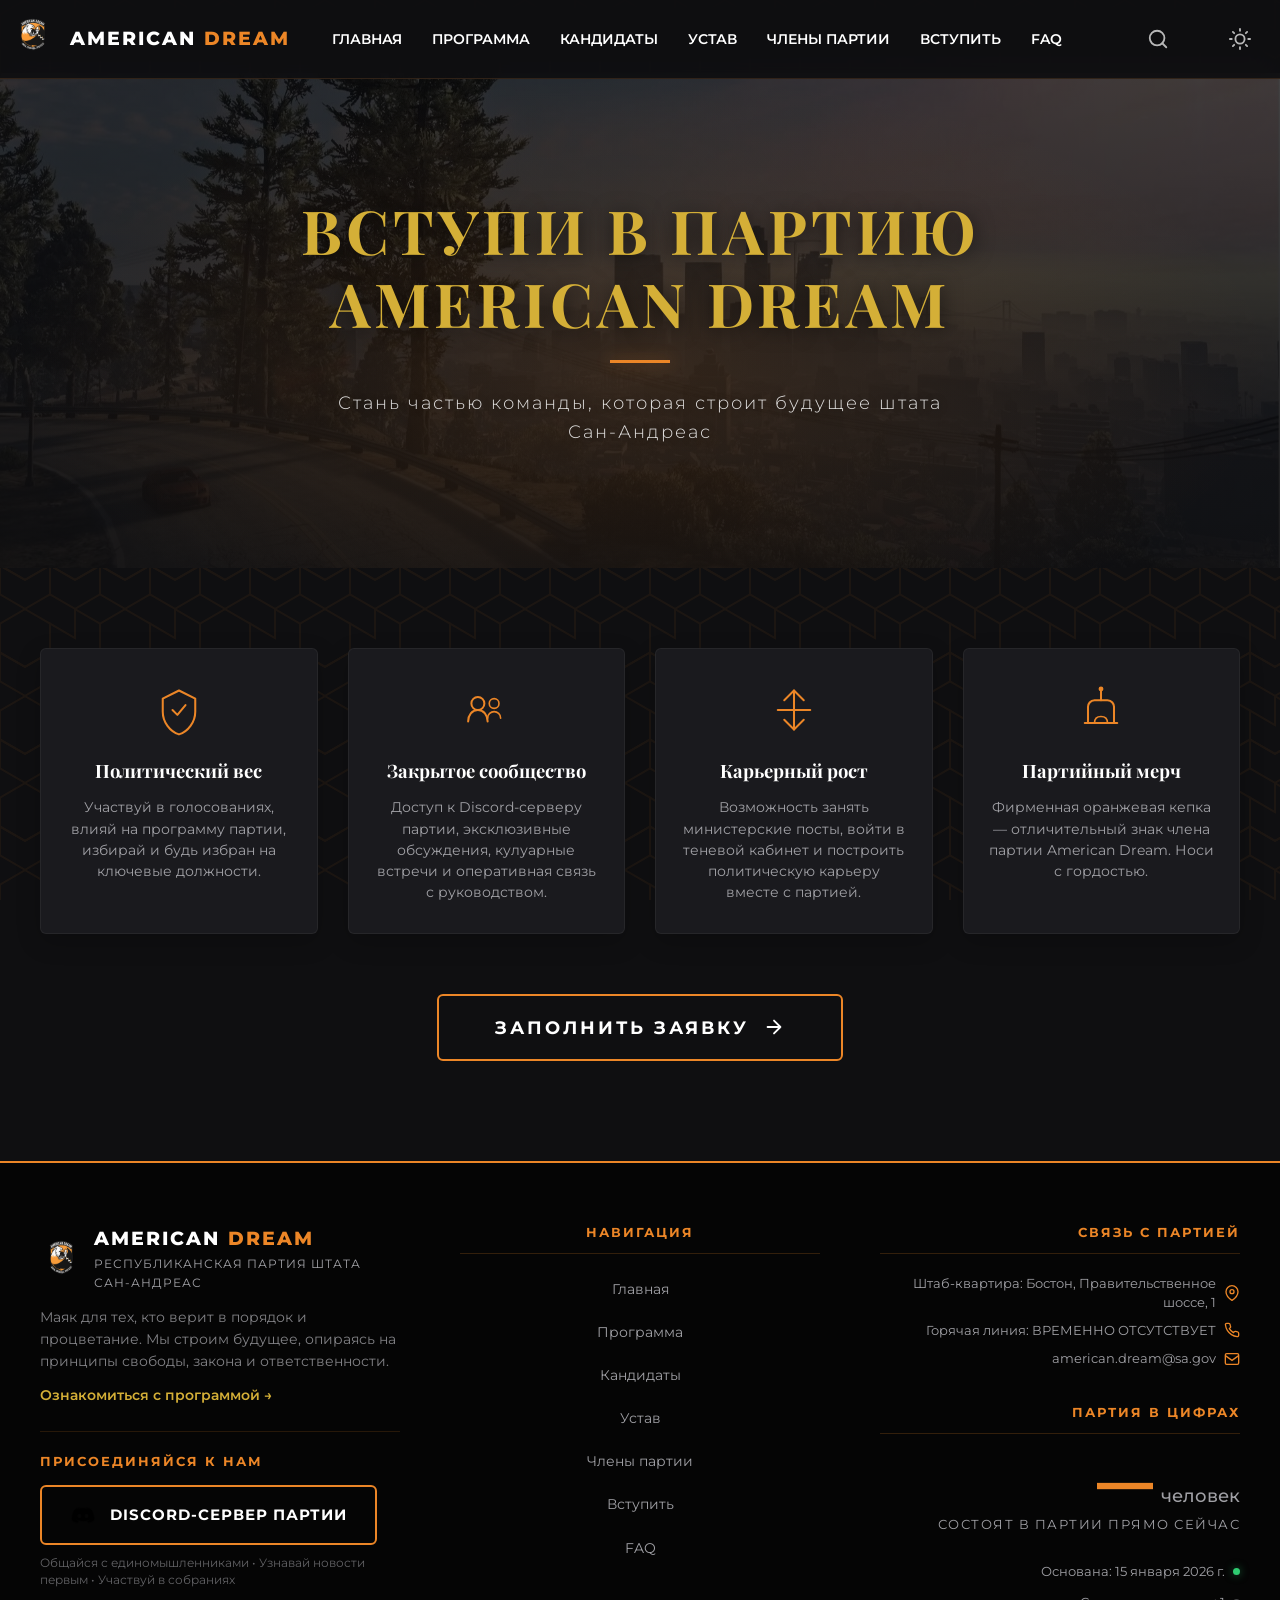
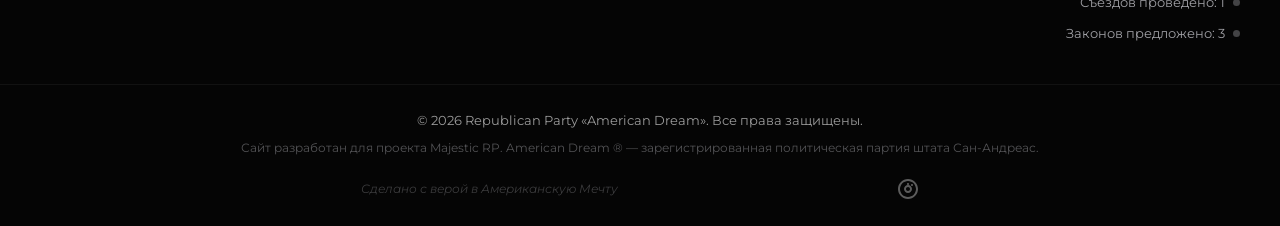
==== commit eb1db310: "Add files via upload" ====
--- a/pages/apply/index.html
+++ b/pages/apply/index.html
@@ -107,10 +107,18 @@
         <div class="modal-container" id="modal-container">
             <div class="modal-header">
                 <h2 class="modal-title">Заявка на вступление</h2>
-                <button class="modal-close" id="modal-close" aria-label="Закрыть">✕</button>
+                <button class="modal-close" id="modal-close" aria-label="Закрыть">
+                    <svg viewBox="0 0 24 24" fill="none" stroke="currentColor" stroke-width="2" stroke-linecap="round" stroke-linejoin="round">
+                        <line x1="18" y1="6" x2="6" y2="18"></line>
+                        <line x1="6" y1="6" x2="18" y2="18"></line>
+                    </svg>
+                </button>
             </div>
             
             <div class="modal-body">
+                <!-- КАСТОМНОЕ УВЕДОМЛЕНИЕ (ошибки/успех) -->
+                <div id="custom-notification" class="custom-notification" style="display: none;"></div>
+
                 <form id="apply-form" novalidate>
                     <!-- Имя Фамилия -->
                     <div class="form-group">
@@ -220,6 +228,10 @@
                     </div>
                     <h3 class="success-title">Заявка отправлена!</h3>
                     <p class="success-text">Ваша заявка будет рассмотрена в течение 72 часов. Ожидайте ответа в Discord.</p>
+                    <a href="https://discord.gg/2MrcUENkaD" target="_blank" class="success-discord-btn" id="success-discord-link">
+                        <img src="../../assets/icons/discord-icon.png" alt="Discord">
+                        <span>Присоединиться к Discord</span>
+                    </a>
                     <button class="form-submit-btn" id="close-success-btn">Закрыть</button>
                 </div>
             </div>
--- a/global-style.css
+++ b/global-style.css
@@ -1,4 +1,4 @@
-﻿:root {
+:root {
     --bg-dark: #0f0f11;
     --card-bg: #1a1a1e;
     --copper: #ec8627;
@@ -41,61 +41,71 @@
     background: var(--header-bg);
     border-bottom: 1px solid var(--header-border);
 }
-
 body.light-mode .nav-list a {
     color: #555;
 }
 body.light-mode .nav-list a.active {
     color: var(--copper);
 }
-
 body.light-mode .hero-overlay {
     background: var(--hero-overlay-bg);
 }
-
 body.light-mode .manifesto-card {
     background: #fafbfc;
     border: 1px solid rgba(236, 134, 39, 0.12);
     box-shadow: 0 5px 20px rgba(0,0,0,0.05);
 }
-
 body.light-mode .leader-card {
     background: var(--card-bg);
     border: 1px solid var(--card-border);
     box-shadow: var(--shadow);
 }
-
 body.light-mode .leader-card.expanded {
     background: var(--expanded-bg);
     border-color: var(--copper);
 }
-
 body.light-mode .leader-bio {
     border-top-color: var(--bio-border);
 }
-
 body.light-mode .main-footer {
     background: var(--footer-bg);
     border-top: 1px solid var(--footer-border);
 }
-
 body.light-mode .leaders-section {
     background: var(--leaders-section-bg);
 }
-
 body.light-mode .hero-cta {
     border-color: var(--copper);
     color: var(--white);
 }
-
 body.light-mode .hero-cta:hover {
     background: var(--copper);
     color: #fff;
 }
-
 body.light-mode .manifesto-card:hover {
     box-shadow: 0 15px 45px rgba(0,0,0,0.12);
     border-color: var(--copper);
+}
+body.light-mode .search-panel {
+    background: var(--header-bg);
+    border-bottom: 1px solid var(--header-border);
+}
+body.light-mode #global-search-input {
+    background: var(--card-bg);
+    color: var(--white);
+    border-color: rgba(236,134,39,0.2);
+}
+body.light-mode .search-result-item:hover {
+    background: rgba(236,134,39,0.05);
+}
+body.light-mode .scroll-top-btn {
+    background: var(--card-bg);
+    border: 1px solid var(--copper);
+    color: var(--copper);
+}
+body.light-mode .scroll-top-btn:hover {
+    background: var(--copper);
+    color: var(--white);
 }
 
 * { margin: 0; padding: 0; box-sizing: border-box; }
@@ -115,16 +125,13 @@
     transition: opacity 0.5s ease;
     animation: hexDrift 60s linear infinite;
 }
-
 @keyframes hexDrift {
     0% { background-position: 0 0; }
     100% { background-position: 100px 87px; }
 }
-
 body.light-mode::before {
     opacity: 0.1;
 }
-
 body {
     font-family: 'Montserrat', sans-serif;
     background-color: var(--bg-dark);
@@ -134,7 +141,6 @@
     overflow-x: hidden;
 }
 
-/* Анимации появления при скролле */
 .fade-in-section {
     opacity: 0;
     transform: translateY(30px);
@@ -180,7 +186,6 @@
 .nav-list a:hover { color: var(--gold); }
 .nav-list a.active { color: var(--gold); font-weight: 800; }
 
-/* КНОПКА «ТРИ ТОЧКИ» (мобильное меню) */
 .nav-toggle {
     display: none;
     background: transparent;
@@ -207,31 +212,311 @@
 }
 .nav-toggle[aria-expanded="true"] .nav-toggle-dot { background: var(--copper); }
 
-/* ПЕРЕКЛЮЧАТЕЛЬ ТЕМ */
+.search-toggle {
+    background: transparent;
+    border: none;
+    cursor: pointer;
+    padding: 6px;
+    width: 40px;
+    height: 40px;
+    display: flex;
+    align-items: center;
+    justify-content: center;
+    flex-shrink: 0;
+    border-radius: 6px;
+    transition: background-color 0.3s ease;
+    margin-left: 5px;
+}
+.search-toggle svg {
+    width: 22px;
+    height: 22px;
+    color: var(--white);
+    opacity: 0.7;
+    transition: opacity 0.3s ease;
+}
+.search-toggle:hover svg {
+    opacity: 1;
+    color: var(--gold);
+}
+
 .theme-switcher-wrapper {
     flex-shrink: 0;
     margin-right: -10px;
 }
 #theme-icon {
-    font-size: 1.3rem; cursor: pointer;
-    display: flex; align-items: center; justify-content: center;
+    cursor: pointer;
+    display: flex; 
+    align-items: center; 
+    justify-content: center;
     opacity: 0.7;
-    background: transparent; border: none;
+    background: transparent; 
+    border: none;
     padding: 5px;
     position: relative;
     width: 40px;
     height: 40px;
     overflow: hidden;
+    transition: opacity 0.3s ease;
 }
 #theme-icon .icon-inner {
-    display: inline-block;
+    display: inline-flex;
+    align-items: center;
+    justify-content: center;
     transition: transform 0.6s cubic-bezier(0.34, 1.56, 0.64, 1), opacity 0.4s ease;
     transform-origin: center center;
 }
+.theme-icon-svg {
+    width: 22px;
+    height: 22px;
+    color: var(--white);
+}
 #theme-icon:hover .icon-inner { opacity: 1; }
 #theme-icon:hover { opacity: 1; }
-
-/* HERO */
+#theme-icon:hover .theme-icon-svg {
+    color: var(--gold);
+}
+
+/* ========== КНОПКА «НАВЕРХ» ========== */
+.scroll-top-btn {
+    position: fixed;
+    bottom: 30px;
+    right: 30px;
+    width: 50px;
+    height: 50px;
+    border-radius: 50%;
+    background: var(--card-bg);
+    border: 1px solid var(--copper);
+    color: var(--copper);
+    font-size: 1.8rem;
+    cursor: pointer;
+    display: flex;
+    align-items: center;
+    justify-content: center;
+    opacity: 0;
+    visibility: hidden;
+    transform: translateY(20px) translateX(20px) scale(0.8);
+    transition: all 0.4s cubic-bezier(0.34, 1.56, 0.64, 1);
+    z-index: 999;
+    box-shadow: 0 2px 10px rgba(0,0,0,0.2);
+}
+.scroll-top-btn.visible {
+    opacity: 1;
+    visibility: visible;
+    transform: translateY(0) translateX(0) scale(1);
+}
+.scroll-top-btn:hover {
+    background: var(--copper);
+    color: var(--white);
+    transform: translateY(-8px) scale(1.1);
+    box-shadow: 0 12px 25px rgba(236,134,39,0.4);
+}
+.scroll-top-btn:active {
+    transform: translateY(-8px) scale(0.95);
+}
+
+/* ========== ПАНЕЛЬ ПОИСКА ========== */
+.search-panel {
+    position: fixed;
+    top: 73px;
+    left: 0;
+    right: 0;
+    background: var(--header-bg);
+    backdrop-filter: blur(15px);
+    border-bottom: 1px solid var(--header-border);
+    padding: 20px;
+    z-index: 1000;
+    box-shadow: 0 4px 20px rgba(0,0,0,0.2);
+    opacity: 1;
+    max-height: 500px;
+    transform: translateY(0);
+    transition: all 0.4s cubic-bezier(0.34, 1.56, 0.64, 1);
+    pointer-events: auto;
+}
+.search-panel.hidden {
+    opacity: 0;
+    max-height: 0;
+    transform: translateY(-20px);
+    pointer-events: none;
+    box-shadow: none;
+    padding: 0 20px;
+    border-bottom: none;
+}
+.search-container {
+    display: flex;
+    gap: 10px;
+    max-width: 700px;
+    margin: 0 auto;
+    animation: slideDown 0.4s cubic-bezier(0.34, 1.56, 0.64, 1);
+}
+@keyframes slideDown {
+    from { transform: translateY(-10px); opacity: 0; }
+    to { transform: translateY(0); opacity: 1; }
+}
+@keyframes slideUp {
+    from { transform: translateY(0); opacity: 1; }
+    to { transform: translateY(-10px); opacity: 0; }
+}
+#global-search-input {
+    flex: 1;
+    padding: 14px 18px;
+    border: 1px solid rgba(236,134,39,0.3);
+    border-radius: 40px;
+    background: var(--card-bg);
+    color: var(--white);
+    font-family: 'Montserrat', sans-serif;
+    font-size: 1rem;
+    outline: none;
+    transition: border-color 0.3s ease;
+}
+#global-search-input:focus {
+    border-color: var(--copper);
+}
+#global-search-close {
+    background: transparent;
+    border: 1px solid rgba(236,134,39,0.3);
+    border-radius: 50%;
+    width: 40px;
+    height: 40px;
+    cursor: pointer;
+    display: flex;
+    align-items: center;
+    justify-content: center;
+    transition: all 0.3s ease;
+    padding: 0;
+}
+#global-search-close svg {
+    width: 18px;
+    height: 18px;
+    color: var(--white);
+}
+#global-search-close:hover {
+    background: rgba(236,134,39,0.2);
+    border-color: var(--copper);
+}
+#global-search-close:hover svg {
+    color: var(--copper);
+}
+.search-results {
+    max-width: 700px;
+    margin: 20px auto 0;
+    max-height: 400px;
+    overflow-y: auto;
+    background: var(--card-bg);
+    border-radius: 12px;
+    box-shadow: 0 4px 20px rgba(0,0,0,0.3);
+    animation: fadeIn 0.3s ease 0.1s both;
+}
+@keyframes fadeIn {
+    from { opacity: 0; transform: translateY(-5px); }
+    to { opacity: 1; transform: translateY(0); }
+}
+.search-result-item {
+    padding: 14px 20px;
+    border-bottom: 1px solid var(--card-border);
+    cursor: pointer;
+    transition: all 0.3s cubic-bezier(0.16, 1, 0.3, 1);
+    animation: slideInLeft 0.3s ease forwards;
+}
+.search-result-item:nth-child(1) { animation-delay: 0.05s; }
+.search-result-item:nth-child(2) { animation-delay: 0.1s; }
+.search-result-item:nth-child(3) { animation-delay: 0.15s; }
+.search-result-item:nth-child(4) { animation-delay: 0.2s; }
+.search-result-item:nth-child(5) { animation-delay: 0.25s; }
+@keyframes slideInLeft {
+    from { opacity: 0; transform: translateX(-15px); }
+    to { opacity: 1; transform: translateX(0); }
+}
+.search-result-item:hover {
+    background: rgba(236,134,39,0.08);
+    padding-left: 24px;
+    border-left: 3px solid var(--copper);
+    margin-left: -3px;
+}
+.result-title {
+    font-weight: 700;
+    font-size: 1rem;
+    color: var(--gold);
+    margin-bottom: 4px;
+}
+.result-desc {
+    font-size: 0.85rem;
+    color: var(--text-gray);
+}
+.result-type {
+    font-size: 0.7rem;
+    text-transform: uppercase;
+    color: var(--copper);
+    margin-top: 6px;
+}
+.search-no-results {
+    padding: 20px;
+    text-align: center;
+    color: var(--text-gray);
+}
+
+/* ========== СКЕЛЕТОНЫ ДЛЯ ЛИДЕРОВ ========== */
+.skeleton-leader {
+    background: var(--card-bg);
+    border: 1px solid var(--card-border);
+    border-radius: 8px;
+    padding: 35px 20px;
+    display: flex;
+    flex-direction: column;
+    align-items: center;
+    gap: 15px;
+    position: relative;
+}
+.skeleton-leader .skeleton-avatar {
+    width: 150px;
+    height: 150px;
+    border-radius: 50%;
+    background: linear-gradient(90deg, rgba(255,255,255,0.05) 25%, rgba(255,255,255,0.1) 50%, rgba(255,255,255,0.05) 75%);
+    background-size: 200% 100%;
+    animation: skeleton-pulse 1.5s ease-in-out infinite;
+}
+.skeleton-leader .skeleton-line {
+    height: 16px;
+    background: linear-gradient(90deg, rgba(255,255,255,0.05) 25%, rgba(255,255,255,0.1) 50%, rgba(255,255,255,0.05) 75%);
+    background-size: 200% 100%;
+    animation: skeleton-pulse 1.5s ease-in-out infinite;
+    border-radius: 4px;
+}
+@keyframes skeleton-pulse {
+    0% { background-position: 200% 0; }
+    100% { background-position: -200% 0; }
+}
+
+/* Микро-анимации кнопок и карточек */
+button, .hero-cta, .program-card, .minister-card, .leader-card, .footer-discord-btn, .candidates-cta-btn, .charter-cta-btn, .members-cta-btn, .apply-cta-btn {
+    transition: all 0.3s cubic-bezier(0.16, 1, 0.3, 1);
+}
+button:active, .hero-cta:active, .footer-discord-btn:active, .candidates-cta-btn:active, .charter-cta-btn:active, .members-cta-btn:active, .apply-cta-btn:active {
+    transform: scale(0.98);
+}
+.program-card:active, .minister-card:active, .leader-card:active {
+    transform: scale(0.99);
+}
+
+.hero-title-main {
+    font-family: 'Playfair Display', serif;
+    font-size: 4rem;
+    letter-spacing: 6px;
+    font-weight: 700;
+    color: var(--copper);
+    text-shadow: 0 0 40px rgba(236,134,39,0.3);
+    transition: text-shadow 0.3s ease, letter-spacing 0.3s ease;
+}
+.hero-title-main:hover {
+    text-shadow: 0 0 25px rgba(212,175,55,0.6);
+    letter-spacing: 8px;
+}
+.brand-name span {
+    transition: text-shadow 0.3s ease;
+}
+.brand-name span:hover {
+    text-shadow: 0 0 8px rgba(236,134,39,0.5);
+}
+
 .hero-section {
     height: 100vh; width: 100%;
     background: url('./assets/images/lighthouse-bg.jpg') center/cover no-repeat;
@@ -268,18 +553,9 @@
     opacity: 0.85;
     margin-bottom: 5px;
 }
-.hero-title-main {
-    font-family: 'Playfair Display', serif;
-    font-size: 4rem;
-    letter-spacing: 6px;
-    font-weight: 700;
-    color: var(--copper);
-    text-shadow: 0 0 40px rgba(236,134,39,0.3);
-}
 .hero-line { width: 80px; height: 3px; background: var(--gold); margin: 25px auto; }
 .hero-subtitle { font-weight: 300; letter-spacing: 10px; opacity: 0.8; margin-bottom: 40px; }
 
-/* КНОПКА ВСТУПИТЬ В HERO */
 .hero-cta {
     display: inline-block;
     padding: 16px 48px;
@@ -313,7 +589,6 @@
 }
 .hero-cta:hover::before { left: 100%; }
 
-/* ПАРАЛЛАКС СЕТКА */
 .hero-bg-pattern {
     position: absolute; top: 0; left: 0; width: 100%; height: 100%;
     z-index: 0; pointer-events: none; opacity: 0.04;
@@ -328,13 +603,11 @@
     100% { transform: translate(60px, 60px); }
 }
 
-/* ЧАСТИЦЫ */
 .hero-particles {
     position: absolute; top: 0; left: 0; width: 100%; height: 100%;
     z-index: 0; pointer-events: none;
 }
 
-/* МАНИФЕСТ */
 .manifesto-section { padding: 100px 20px; }
 .manifesto-card {
     max-width: 1100px; margin: 0 auto; background: var(--card-bg);
@@ -358,44 +631,196 @@
 .manifesto-text p { margin-bottom: 15px; }
 .manifesto-text p:last-child { margin-bottom: 0; }
 
-/* ЛИДЕРЫ */
+/* ========== ЛИДЕРЫ (АДАПТИВНАЯ СЕТКА) ========== */
 .leaders-section { 
-    padding: 100px 0; text-align: center; 
+    padding: 100px 20px; 
+    text-align: center; 
     background: var(--leaders-section-bg); 
-    transition: background-color 0.5s ease; 
 }
 .leaders-wrapper { 
-    position: relative; width: 1100px; height: 900px; margin: 0 auto; 
-    transition: height 0.8s cubic-bezier(0.16, 1, 0.3, 1);
+    max-width: 1200px;
+    margin: 0 auto;
+    display: flex;
+    flex-wrap: wrap;
+    justify-content: center;
+    gap: 30px;
 }
 .leader-card {
-    position: absolute; width: 280px; background: var(--card-bg);
-    border: 1px solid var(--card-border); border-radius: 8px;
-    padding: 35px 20px; cursor: pointer;
-    transition: all 0.8s cubic-bezier(0.16, 1, 0.3, 1);
-    display: flex; flex-direction: column; align-items: center;
-    box-shadow: 0 15px 35px rgba(0,0,0,0.4);
-}
-.leader-card:hover:not(.expanded) { border-color: var(--card-hover-border); transform: translateY(-10px); }
-.leader-card.expanded { z-index: 100; border-color: var(--gold); background: var(--expanded-bg); }
+    background: var(--card-bg);
+    border: 1px solid var(--card-border);
+    border-radius: 12px;
+    padding: 35px 25px;
+    cursor: pointer;
+    transition: all 0.4s cubic-bezier(0.16, 1, 0.3, 1);
+    display: flex;
+    flex-direction: column;
+    align-items: center;
+    box-shadow: 0 15px 35px rgba(0,0,0,0.2);
+    width: 280px;
+    flex-shrink: 0;
+}
+.leader-card:hover:not(.expanded) { 
+    border-color: var(--card-hover-border); 
+    transform: translateY(-8px); 
+}
+.leader-card.expanded { 
+    border-color: var(--gold); 
+    background: var(--expanded-bg);
+    box-shadow: 0 25px 50px rgba(0,0,0,0.3);
+}
 .leader-avatar {
-    width: 150px; height: 150px; border-radius: 50%;
-    border: 3px solid var(--copper); margin-bottom: 25px; object-fit: cover;
+    width: 150px;
+    height: 150px;
+    border-radius: 50%;
+    border: 3px solid var(--copper);
+    margin-bottom: 25px;
+    object-fit: cover;
 }
 .leader-name { font-size: 1.5rem; font-weight: 800; margin-bottom: 5px; }
-.leader-role { color: var(--gold); font-size: 0.8rem; font-weight: 700; text-transform: uppercase; letter-spacing: 2px; }
+.leader-role { color: var(--gold); font-size: 0.8rem; font-weight: 700; text-transform: uppercase; letter-spacing: 2px; margin-bottom: 10px; }
 .leader-bio { 
-    max-height: 0; opacity: 0; overflow: hidden; 
-    transition: max-height 0.6s ease, opacity 0.6s ease, margin-top 0.6s ease, padding-top 0.6s ease; 
-    text-align: left; font-size: 0.95rem; line-height: 1.6; 
+    max-height: 0;
+    opacity: 0;
+    overflow: hidden;
+    transition: max-height 0.5s ease, opacity 0.4s ease;
+    text-align: left;
+    font-size: 0.9rem;
+    line-height: 1.6;
+    color: var(--text-gray);
     border-top: 1px solid transparent;
+    width: 100%;
 }
 .leader-card.expanded .leader-bio { 
-    max-height: 500px; opacity: 1; margin-top: 30px; padding-top: 20px; 
-    border-top-color: var(--bio-border); 
-}
-
-/* ИНДИКАТОР ЗАГРУЗКИ */
+    max-height: 300px;
+    opacity: 1;
+    margin-top: 20px;
+    padding-top: 18px;
+    border-top-color: var(--bio-border);
+}
+
+/* Схема для 1 карточки */
+.leaders-wrapper.layout-1 {
+    justify-content: center;
+}
+.leaders-wrapper.layout-1 .leader-card {
+    width: 380px;
+}
+
+/* Схема для 2 карточек */
+.leaders-wrapper.layout-2 {
+    justify-content: center;
+    gap: 40px;
+}
+.leaders-wrapper.layout-2 .leader-card {
+    width: 300px;
+}
+
+/* Схема для 3 карточек (пирамидка) */
+.leaders-wrapper.layout-3 {
+    display: grid;
+    grid-template-columns: repeat(3, 1fr);
+    max-width: 900px;
+    margin: 0 auto;
+}
+.leaders-wrapper.layout-3 .leader-card:first-child {
+    grid-column: 2 / 3;
+    justify-self: center;
+    width: 280px;
+}
+.leaders-wrapper.layout-3 .leader-card:nth-child(2) {
+    grid-column: 1 / 2;
+    justify-self: end;
+}
+.leaders-wrapper.layout-3 .leader-card:nth-child(3) {
+    grid-column: 3 / 4;
+    justify-self: start;
+}
+
+/* Схема для 4 карточек (первая сверху, остальные 3 в ряд) */
+.leaders-wrapper.layout-4 {
+    display: flex;
+    flex-direction: column;
+    align-items: center;
+    gap: 30px;
+}
+.leaders-wrapper.layout-4 .leader-card:first-child {
+    width: 380px;
+}
+.leaders-wrapper.layout-4 .others-row {
+    display: flex;
+    justify-content: center;
+    gap: 30px;
+    flex-wrap: wrap;
+}
+.leaders-wrapper.layout-4 .others-row .leader-card {
+    width: 300px;
+}
+
+/* Схема для 5+ карточек (первая сверху, остальные по 3 в ряд) */
+.leaders-wrapper.layout-5plus {
+    display: flex;
+    flex-direction: column;
+    align-items: center;
+    gap: 30px;
+}
+.leaders-wrapper.layout-5plus .leader-card:first-child {
+    width: 380px;
+}
+.leaders-wrapper.layout-5plus .others-grid {
+    display: grid;
+    grid-template-columns: repeat(3, 1fr);
+    gap: 30px;
+    justify-items: center;
+    max-width: 960px;
+    width: 100%;
+}
+
+/* Адаптивность */
+@media (max-width: 900px) {
+    .leaders-wrapper.layout-3 {
+        display: flex;
+        flex-direction: column;
+        align-items: center;
+        gap: 25px;
+    }
+    .leaders-wrapper.layout-3 .leader-card:first-child,
+    .leaders-wrapper.layout-3 .leader-card:nth-child(2),
+    .leaders-wrapper.layout-3 .leader-card:nth-child(3) {
+        grid-column: auto;
+        justify-self: center;
+        width: 100%;
+        max-width: 320px;
+    }
+    .leaders-wrapper.layout-4 .others-row {
+        flex-direction: column;
+        align-items: center;
+    }
+    .leaders-wrapper.layout-5plus .others-grid {
+        grid-template-columns: 1fr;
+        gap: 25px;
+    }
+}
+
+@media (max-width: 768px) {
+    .leaders-wrapper {
+        flex-direction: column;
+        align-items: center;
+        gap: 25px;
+    }
+    .leader-card {
+        width: 100%;
+        max-width: 320px;
+    }
+    .leaders-wrapper.layout-1 .leader-card {
+        width: 100%;
+        max-width: 320px;
+    }
+    .leaders-wrapper.layout-2 .leader-card {
+        width: 100%;
+        max-width: 320px;
+    }
+}
+
 .loading-indicator {
     animation: pulse 1.5s ease-in-out infinite;
     color: var(--gold); font-size: 1.2rem; padding: 40px; grid-column: 1/-1; text-align: center;
@@ -412,12 +837,10 @@
     transition: background-color 0.5s ease, border-color 0.5s ease;
     width: 100%;
 }
-
 .footer-top {
     padding: 60px 40px 40px;
     width: 100%;
 }
-
 .footer-container {
     max-width: 1400px;
     width: 100%;
@@ -426,50 +849,39 @@
     grid-template-columns: 1fr 1fr 1fr;
     gap: 60px;
 }
-
-/* Колонки */
 .footer-column {
     display: flex;
     flex-direction: column;
 }
-
 .footer-about {
     align-items: flex-start;
     text-align: left;
 }
-
 .footer-nav {
     align-items: center;
     text-align: center;
 }
-
 .footer-nav .footer-nav-list {
     align-items: center;
 }
-
 .footer-nav .footer-heading {
     text-align: center;
     width: 100%;
 }
-
 .footer-stats-column {
     align-items: flex-end;
     text-align: right;
 }
-
 .footer-stats-column .footer-heading {
     text-align: right;
     width: 100%;
 }
-
 .footer-stats-column .footer-stat-row {
     justify-content: flex-end;
 }
-
 .footer-stats-column .footer-stat-main {
     justify-content: flex-end;
 }
-
 .footer-heading {
     font-family: 'Montserrat', sans-serif;
     font-size: 0.8rem;
@@ -481,21 +893,17 @@
     padding-bottom: 10px;
     border-bottom: 1px solid rgba(236,134,39,0.2);
 }
-
-/* Колонка 1: О партии */
 .footer-logo-text {
     display: flex;
     align-items: center;
     gap: 12px;
     margin-bottom: 15px;
 }
-
 .footer-mini-logo {
     width: 42px;
     height: 42px;
     flex-shrink: 0;
 }
-
 .footer-brand {
     font-family: 'Montserrat', sans-serif;
     font-size: 1.2rem;
@@ -504,11 +912,9 @@
     color: var(--white);
     margin: 0;
 }
-
 .footer-brand span {
     color: var(--copper);
 }
-
 .footer-tagline {
     font-size: 0.72rem;
     color: var(--text-gray);
@@ -516,7 +922,6 @@
     text-transform: uppercase;
     margin-top: 2px;
 }
-
 .footer-description {
     font-size: 0.85rem;
     color: var(--text-gray);
@@ -525,7 +930,6 @@
     opacity: 0.8;
     max-width: 380px;
 }
-
 .footer-motto-link {
     color: var(--gold);
     font-size: 0.85rem;
@@ -533,18 +937,14 @@
     font-weight: 600;
     transition: color 0.3s ease;
 }
-
 .footer-motto-link:hover {
     color: var(--copper);
 }
-
-/* Discord-блок */
 .footer-discord-block {
     margin-top: 25px;
     padding-top: 20px;
     border-top: 1px solid rgba(236,134,39,0.15);
 }
-
 .footer-discord-label {
     font-family: 'Montserrat', sans-serif;
     font-size: 0.8rem;
@@ -554,7 +954,6 @@
     color: var(--copper);
     margin-bottom: 12px;
 }
-
 .footer-discord-btn {
     display: inline-flex;
     align-items: center;
@@ -574,7 +973,6 @@
     position: relative;
     overflow: hidden;
 }
-
 .footer-discord-btn::before {
     content: '';
     position: absolute;
@@ -584,33 +982,27 @@
     transition: opacity 0.3s ease;
     z-index: 0;
 }
-
 .footer-discord-btn:hover {
     border-color: var(--copper);
     transform: translateY(-3px);
     box-shadow: 0 10px 30px rgba(236,134,39,0.3);
 }
-
 .footer-discord-btn:hover::before {
     opacity: 1;
 }
-
 .footer-discord-btn span,
 .footer-discord-btn img {
     position: relative;
     z-index: 1;
 }
-
 .footer-discord-btn:hover span {
     color: #fff;
 }
-
 .footer-discord-icon {
     width: 26px;
     height: 26px;
     flex-shrink: 0;
 }
-
 .footer-discord-hint {
     font-size: 0.72rem;
     color: var(--text-gray);
@@ -618,8 +1010,6 @@
     opacity: 0.6;
     line-height: 1.5;
 }
-
-/* Колонка 2: Навигация */
 .footer-nav-list {
     list-style: none;
     padding: 0;
@@ -627,7 +1017,6 @@
     flex-direction: column;
     gap: 12px;
 }
-
 .footer-nav-list a {
     color: var(--text-gray);
     text-decoration: none;
@@ -637,7 +1026,6 @@
     position: relative;
     padding: 4px 0;
 }
-
 .footer-nav-list a::after {
     content: '';
     position: absolute;
@@ -649,16 +1037,12 @@
     background: var(--copper);
     transition: width 0.3s ease;
 }
-
 .footer-nav-list a:hover {
     color: var(--white);
 }
-
 .footer-nav-list a:hover::after {
     width: 100%;
 }
-
-/* Колонка 3: Контакты + Статистика */
 .footer-contact-list {
     list-style: none;
     padding: 0;
@@ -667,7 +1051,6 @@
     gap: 10px;
     margin-bottom: 10px;
 }
-
 .footer-contact-list li {
     display: flex;
     align-items: center;
@@ -677,18 +1060,15 @@
     color: var(--text-gray);
     line-height: 1.4;
 }
-
 .footer-contact-list li span {
     text-align: right;
 }
-
 .footer-icon {
     width: 16px;
     height: 16px;
     flex-shrink: 0;
     color: var(--copper);
 }
-
 .footer-socials {
     display: flex;
     align-items: center;
@@ -696,7 +1076,6 @@
     gap: 10px;
     margin-bottom: 5px;
 }
-
 .footer-social-link {
     width: 40px;
     height: 40px;
@@ -708,29 +1087,24 @@
     color: var(--copper);
     transition: all 0.3s ease;
 }
-
 .footer-social-link svg {
     width: 22px;
     height: 22px;
 }
-
 .footer-social-link:hover {
     background: var(--copper);
     color: #fff;
     transform: translateY(-3px);
 }
-
 .footer-social-hint {
     font-size: 0.7rem;
     color: var(--text-gray);
     opacity: 0.5;
     font-style: italic;
 }
-
 .footer-stat-block {
     margin-bottom: 25px;
 }
-
 .footer-stat-main {
     display: flex;
     align-items: baseline;
@@ -738,7 +1112,6 @@
     gap: 8px;
     margin-bottom: 5px;
 }
-
 .footer-stat-number {
     font-size: 3.5rem;
     font-weight: 800;
@@ -746,13 +1119,11 @@
     line-height: 1;
     transition: color 0.5s ease;
 }
-
 .footer-stat-suffix {
     font-size: 1.1rem;
     color: var(--text-gray);
     font-weight: 500;
 }
-
 .footer-stat-label {
     font-size: 0.8rem;
     color: var(--text-gray);
@@ -760,13 +1131,11 @@
     letter-spacing: 1.5px;
     text-align: right;
 }
-
 .footer-stat-secondary {
     display: flex;
     flex-direction: column;
     gap: 10px;
 }
-
 .footer-stat-row {
     display: flex;
     align-items: center;
@@ -775,7 +1144,6 @@
     font-size: 0.82rem;
     color: var(--text-gray);
 }
-
 .footer-stat-dot {
     width: 7px;
     height: 7px;
@@ -785,25 +1153,20 @@
     flex-shrink: 0;
     order: 1;
 }
-
 .footer-stat-dot.online {
     background: #2ecc71;
     opacity: 1;
     box-shadow: 0 0 8px rgba(46,204,113,0.5);
 }
-
 .footer-stat-row span:last-child {
     order: 0;
 }
-
-/* Нижняя полоса */
 .footer-bottom {
     padding: 25px 40px;
     border-top: 1px solid rgba(255,255,255,0.05);
     text-align: center;
     width: 100%;
 }
-
 .footer-bottom .footer-container {
     display: flex;
     flex-direction: column;
@@ -812,22 +1175,18 @@
     max-width: 1400px;
     margin: 0 auto;
 }
-
 .footer-copyright {
     font-size: 0.82rem;
     color: var(--white);
     opacity: 0.6;
     margin: 0;
 }
-
 .footer-disclaimer {
     font-size: 0.72rem;
     color: var(--text-gray);
     margin: 0;
     opacity: 0.5;
 }
-
-/* Пасхалочка */
 .footer-easter-egg {
     display: flex;
     align-items: center;
@@ -839,33 +1198,27 @@
     opacity: 0.35;
     transition: opacity 0.6s ease;
 }
-
 .footer-easter-egg:hover {
     opacity: 1;
 }
-
 .easter-text {
     font-size: 0.78rem;
     color: var(--text-gray);
     font-style: italic;
     transition: color 0.6s ease;
 }
-
 .footer-easter-egg:hover .easter-text {
     color: var(--gold);
 }
-
 .easter-divider {
     color: var(--copper);
     font-size: 0.6rem;
     opacity: 0;
     transition: opacity 0.6s ease;
 }
-
 .footer-easter-egg:hover .easter-divider {
     opacity: 1;
 }
-
 .easter-motto {
     font-size: 0.78rem;
     color: var(--text-gray);
@@ -876,42 +1229,138 @@
     transform: translateX(-10px);
     transition: all 0.6s cubic-bezier(0.16, 1, 0.3, 1);
 }
-
 .footer-easter-egg:hover .easter-motto {
     opacity: 1;
     transform: translateX(0);
     color: var(--white);
 }
-
 .footer-emoji {
-    display: inline-block;
-    font-size: 1.2rem;
+    display: inline-flex;
+    align-items: center;
+    justify-content: center;
     transition: all 0.6s cubic-bezier(0.16, 1, 0.3, 1);
-    font-style: normal;
-}
-
+}
 .footer-easter-egg:hover .footer-emoji {
     transform: rotate(20deg) scale(1.4);
     animation: eagleBounce 0.6s ease;
 }
-
 @keyframes eagleBounce {
     0%, 100% { transform: rotate(20deg) scale(1.4); }
     50% { transform: rotate(25deg) scale(1.6); }
 }
 
-/* АДАПТИВНОСТЬ */
+/* ========== 3 ШАГА "КАК ВСТУПИТЬ" ========== */
+.join-steps-section {
+    padding: 80px 20px;
+    background: var(--bg-dark);
+    text-align: center;
+}
+.join-steps-container {
+    max-width: 1200px;
+    margin: 0 auto;
+}
+.steps-grid {
+    display: grid;
+    grid-template-columns: repeat(3, 1fr);
+    gap: 40px;
+    margin-bottom: 50px;
+}
+.step-card {
+    background: var(--card-bg);
+    border: 1px solid var(--card-border);
+    border-radius: 12px;
+    padding: 40px 30px;
+    transition: all 0.4s cubic-bezier(0.16, 1, 0.3, 1);
+    position: relative;
+    overflow: hidden;
+}
+.step-card:hover {
+    transform: translateY(-8px);
+    border-color: var(--copper);
+    box-shadow: 0 20px 40px rgba(0,0,0,0.3);
+}
+.step-number {
+    position: absolute;
+    top: 20px;
+    left: 25px;
+    font-size: 2.5rem;
+    font-weight: 800;
+    color: rgba(236,134,39,0.15);
+    font-family: 'Playfair Display', serif;
+}
+.step-icon {
+    width: 70px;
+    height: 70px;
+    margin: 0 auto 20px;
+    color: var(--copper);
+}
+.step-icon svg {
+    width: 100%;
+    height: 100%;
+}
+.step-title {
+    font-family: 'Playfair Display', serif;
+    font-size: 1.4rem;
+    font-weight: 700;
+    color: var(--gold);
+    margin-bottom: 15px;
+}
+.step-description {
+    font-size: 0.95rem;
+    line-height: 1.6;
+    color: var(--text-gray);
+}
+.steps-cta {
+    text-align: center;
+}
+.steps-cta-btn {
+    display: inline-block;
+    padding: 16px 42px;
+    border: 2px solid var(--copper);
+    border-radius: 40px;
+    background: transparent;
+    color: var(--white);
+    text-decoration: none;
+    font-family: 'Montserrat', sans-serif;
+    font-size: 1rem;
+    font-weight: 700;
+    text-transform: uppercase;
+    letter-spacing: 2px;
+    transition: all 0.4s ease;
+}
+.steps-cta-btn:hover {
+    background: var(--copper);
+    border-color: var(--copper);
+    transform: translateY(-3px);
+    box-shadow: 0 15px 30px rgba(236,134,39,0.3);
+}
+
+@media (max-width: 900px) {
+    .steps-grid {
+        grid-template-columns: 1fr;
+        max-width: 450px;
+        margin-left: auto;
+        margin-right: auto;
+        gap: 30px;
+    }
+    .step-card {
+        padding: 35px 25px;
+    }
+    .step-number {
+        font-size: 2rem;
+        top: 15px;
+        left: 20px;
+    }
+}
+
+/* Адаптивность */
 @media (max-width: 1200px) {
-    .leaders-wrapper { width: 100%; height: auto; min-height: 600px; padding: 20px; }
-    .leader-card { width: 260px !important; left: auto !important; top: auto !important; position: relative !important; margin: 10px auto; }
     .nav-list { gap: 15px; margin-right: 15px; }
     .header-container { padding: 15px 20px; }
 }
 
-/* МОБИЛЬНОЕ МЕНЮ — ПЛАНШЕТЫ И ТЕЛЕФОНЫ */
 @media (max-width: 1024px) {
     .nav-toggle { display: flex; }
-
     .header-container {
         padding: 12px 18px;
         gap: 12px;
@@ -921,7 +1370,6 @@
         margin-left: 0;
         margin-right: auto;
     }
-
     .primary-nav {
         position: absolute;
         top: 100%;
@@ -959,40 +1407,30 @@
         white-space: nowrap;
     }
     .nav-list a:hover { background: rgba(236,134,39,0.08); }
-
     .theme-switcher-wrapper { margin-right: 0; }
-}
-
-@media (max-width: 1024px) {
+    .search-panel { top: 60px; }
+    
     .footer-container {
         grid-template-columns: 1fr 1fr;
         gap: 40px;
     }
-    
     .footer-stats-column {
         align-items: center;
         text-align: center;
     }
-    
     .footer-stats-column .footer-heading {
         text-align: center;
     }
-    
     .footer-stats-column .footer-stat-row,
     .footer-stats-column .footer-stat-main {
         justify-content: center;
     }
-    
     .footer-stat-label {
         text-align: center;
     }
 }
 
 @media (max-width: 768px) {
-    .leaders-wrapper { width: 100%; height: auto; padding: 20px; display: flex; flex-direction: column; gap: 20px; }
-    .leader-card { position: relative !important; left: 0 !important; top: 0 !important; width: 100% !important; max-width: 400px; margin: 0 auto !important; }
-    .leader-card.expanded { width: 100% !important; }
-    
     .manifesto-grid { grid-template-columns: 1fr; gap: 30px; }
     .manifesto-card { padding: 40px 20px; }
     .section-heading { font-size: 1.8rem; }
@@ -1000,34 +1438,30 @@
     .hero-title { font-size: 1.3rem; letter-spacing: 2px; }
     .hero-title-main { font-size: 2.5rem; letter-spacing: 3px; }
     .hero-cta { padding: 14px 36px; font-size: 0.85rem; letter-spacing: 2px; }
-    
     .footer-container {
         grid-template-columns: 1fr;
         gap: 35px;
     }
-    
     .footer-about,
     .footer-nav,
     .footer-stats-column {
         align-items: center;
         text-align: center;
     }
-    
     .footer-nav .footer-heading,
     .footer-stats-column .footer-heading {
         text-align: center;
     }
-    
     .footer-stats-column .footer-stat-row,
     .footer-stats-column .footer-stat-main {
         justify-content: center;
     }
-    
     .footer-stat-label { text-align: center; }
     .footer-description { text-align: center; }
     .footer-stat-number { font-size: 2.8rem; }
     .footer-top { padding: 40px 20px 25px; }
     .footer-bottom { padding: 20px 15px; }
+    .scroll-top-btn { bottom: 20px; right: 20px; width: 44px; height: 44px; font-size: 1.5rem; }
 }
 
 @media (max-width: 480px) {
@@ -1036,4 +1470,7 @@
     .hero-title { font-size: 1rem; }
     .hero-title-main { font-size: 1.8rem; }
     .manifesto-quote { font-size: 1.2rem; }
-}+    .search-panel { padding: 15px; }
+    #global-search-input { padding: 10px 15px; font-size: 0.9rem; }
+    #global-search-close { width: 40px; height: 40px; }
+}
--- a/pages/apply/apply-style.css
+++ b/pages/apply/apply-style.css
@@ -246,24 +246,33 @@
 }
 
 .modal-close {
-    width: 36px;
-    height: 36px;
+    width: 40px;
+    height: 40px;
     border: 1px solid rgba(255,255,255,0.1);
     border-radius: 50%;
     background: none;
     color: var(--text-gray);
-    font-size: 1rem;
     cursor: pointer;
     display: flex;
     align-items: center;
     justify-content: center;
     transition: all 0.3s ease;
+    padding: 0;
+}
+.modal-close svg {
+    width: 20px;
+    height: 20px;
+    color: var(--text-gray);
+    transition: color 0.3s ease;
 }
 
 .modal-close:hover {
     color: var(--white);
     border-color: var(--copper);
     background: rgba(236,134,39,0.1);
+}
+.modal-close:hover svg {
+    color: var(--white);
 }
 
 .modal-body {
@@ -273,6 +282,17 @@
 /* ========== ФОРМА ========== */
 .form-group {
     margin-bottom: 22px;
+    animation: slideInUp 0.5s cubic-bezier(0.34, 1.56, 0.64, 1) forwards;
+    opacity: 0;
+}
+.form-group:nth-child(1) { animation-delay: 0.1s; }
+.form-group:nth-child(2) { animation-delay: 0.15s; }
+.form-group:nth-child(3) { animation-delay: 0.2s; }
+.form-group:nth-child(4) { animation-delay: 0.25s; }
+.form-group:nth-child(5) { animation-delay: 0.3s; }
+@keyframes slideInUp {
+    from { opacity: 0; transform: translateY(15px); }
+    to { opacity: 1; transform: translateY(0); }
 }
 
 .form-row {
@@ -324,6 +344,12 @@
 .form-textarea.error {
     border-color: #dc3545;
     box-shadow: 0 0 0 3px rgba(220,53,69,0.08);
+    animation: shake 0.4s cubic-bezier(0.68, -0.55, 0.265, 1.55);
+}
+@keyframes shake {
+    0%, 100% { transform: translateX(0); }
+    10%, 30%, 50%, 70%, 90% { transform: translateX(-5px); }
+    20%, 40%, 60%, 80% { transform: translateX(5px); }
 }
 
 .form-textarea {
@@ -437,12 +463,20 @@
     letter-spacing: 3px;
     transition: all 0.4s cubic-bezier(0.16, 1, 0.3, 1);
     margin-top: 10px;
+    animation: slideInUpForm 0.5s cubic-bezier(0.34, 1.56, 0.64, 1) 0.4s both;
+    position: relative;
+}
+@keyframes slideInUpForm {
+    from { opacity: 0; transform: translateY(20px); }
+    to { opacity: 1; transform: translateY(0); }
 }
 
 .form-submit-btn:hover {
     background: var(--copper);
     border-color: var(--copper);
-    box-shadow: 0 10px 30px rgba(236,134,39,0.25);
+    box-shadow: 0 15px 40px rgba(236,134,39,0.35);
+    transform: translateY(-2px);
+    letter-spacing: 4px;
 }
 
 .form-submit-btn:disabled {
@@ -500,6 +534,102 @@
     line-height: 1.6;
 }
 
+/* ========== КНОПКА DISCORD В УСПЕХЕ (с PNG иконкой как в футере) ========== */
+.success-discord-btn {
+    display: inline-flex;
+    align-items: center;
+    gap: 12px;
+    padding: 14px 28px;
+    background: transparent;
+    border: 2px solid var(--copper);
+    border-radius: 6px;
+    color: var(--white);
+    text-decoration: none;
+    font-family: 'Montserrat', sans-serif;
+    font-size: 0.9rem;
+    font-weight: 700;
+    text-transform: uppercase;
+    letter-spacing: 2px;
+    transition: all 0.3s cubic-bezier(0.16, 1, 0.3, 1);
+    margin-top: 20px;
+    cursor: pointer;
+}
+.success-discord-btn img {
+    width: 24px;
+    height: 24px;
+}
+.success-discord-btn:hover {
+    background: var(--copper);
+    border-color: var(--copper);
+    transform: translateY(-2px);
+    box-shadow: 0 10px 25px rgba(236,134,39,0.3);
+}
+.success-discord-btn:hover span {
+    color: #fff;
+}
+
+/* ========== КАСТОМНОЕ УВЕДОМЛЕНИЕ (правый нижний угол, с кнопкой закрыть, 3 секунды) ========== */
+.custom-notification {
+    position: fixed;
+    bottom: 30px;
+    right: 30px;
+    max-width: 380px;
+    background: var(--card-bg);
+    border-left: 4px solid var(--copper);
+    border-radius: 8px;
+    padding: 16px 20px;
+    box-shadow: 0 10px 25px rgba(0,0,0,0.3);
+    z-index: 10001;
+    display: flex;
+    align-items: flex-start;
+    justify-content: space-between;
+    gap: 12px;
+    animation: slideInRight 0.3s ease forwards;
+    font-family: 'Montserrat', sans-serif;
+    font-size: 0.85rem;
+    font-weight: 500;
+    color: var(--white);
+}
+.custom-notification.error {
+    border-left-color: #dc3545;
+}
+.custom-notification .notification-text {
+    flex: 1;
+    line-height: 1.4;
+}
+.custom-notification .notification-close {
+    background: none;
+    border: none;
+    color: var(--text-gray);
+    cursor: pointer;
+    font-size: 1.2rem;
+    padding: 0 4px;
+    transition: color 0.2s ease;
+}
+.custom-notification .notification-close:hover {
+    color: var(--white);
+}
+@keyframes slideInRight {
+    from {
+        opacity: 0;
+        transform: translateX(100%);
+    }
+    to {
+        opacity: 1;
+        transform: translateX(0);
+    }
+}
+@keyframes fadeOutRight {
+    to {
+        opacity: 0;
+        transform: translateX(100%);
+        visibility: hidden;
+    }
+}
+.custom-notification.hiding {
+    animation: fadeOutRight 0.3s ease forwards;
+}
+
 /* ========== АДАПТИВНОСТЬ ========== */
 @media (max-width: 1024px) {
     .apply-benefits-grid {
@@ -551,6 +681,13 @@
     .modal-title {
         font-size: 1.3rem;
     }
+    
+    .custom-notification {
+        bottom: 20px;
+        right: 20px;
+        left: 20px;
+        max-width: none;
+    }
 }
 
 @media (max-width: 480px) {
